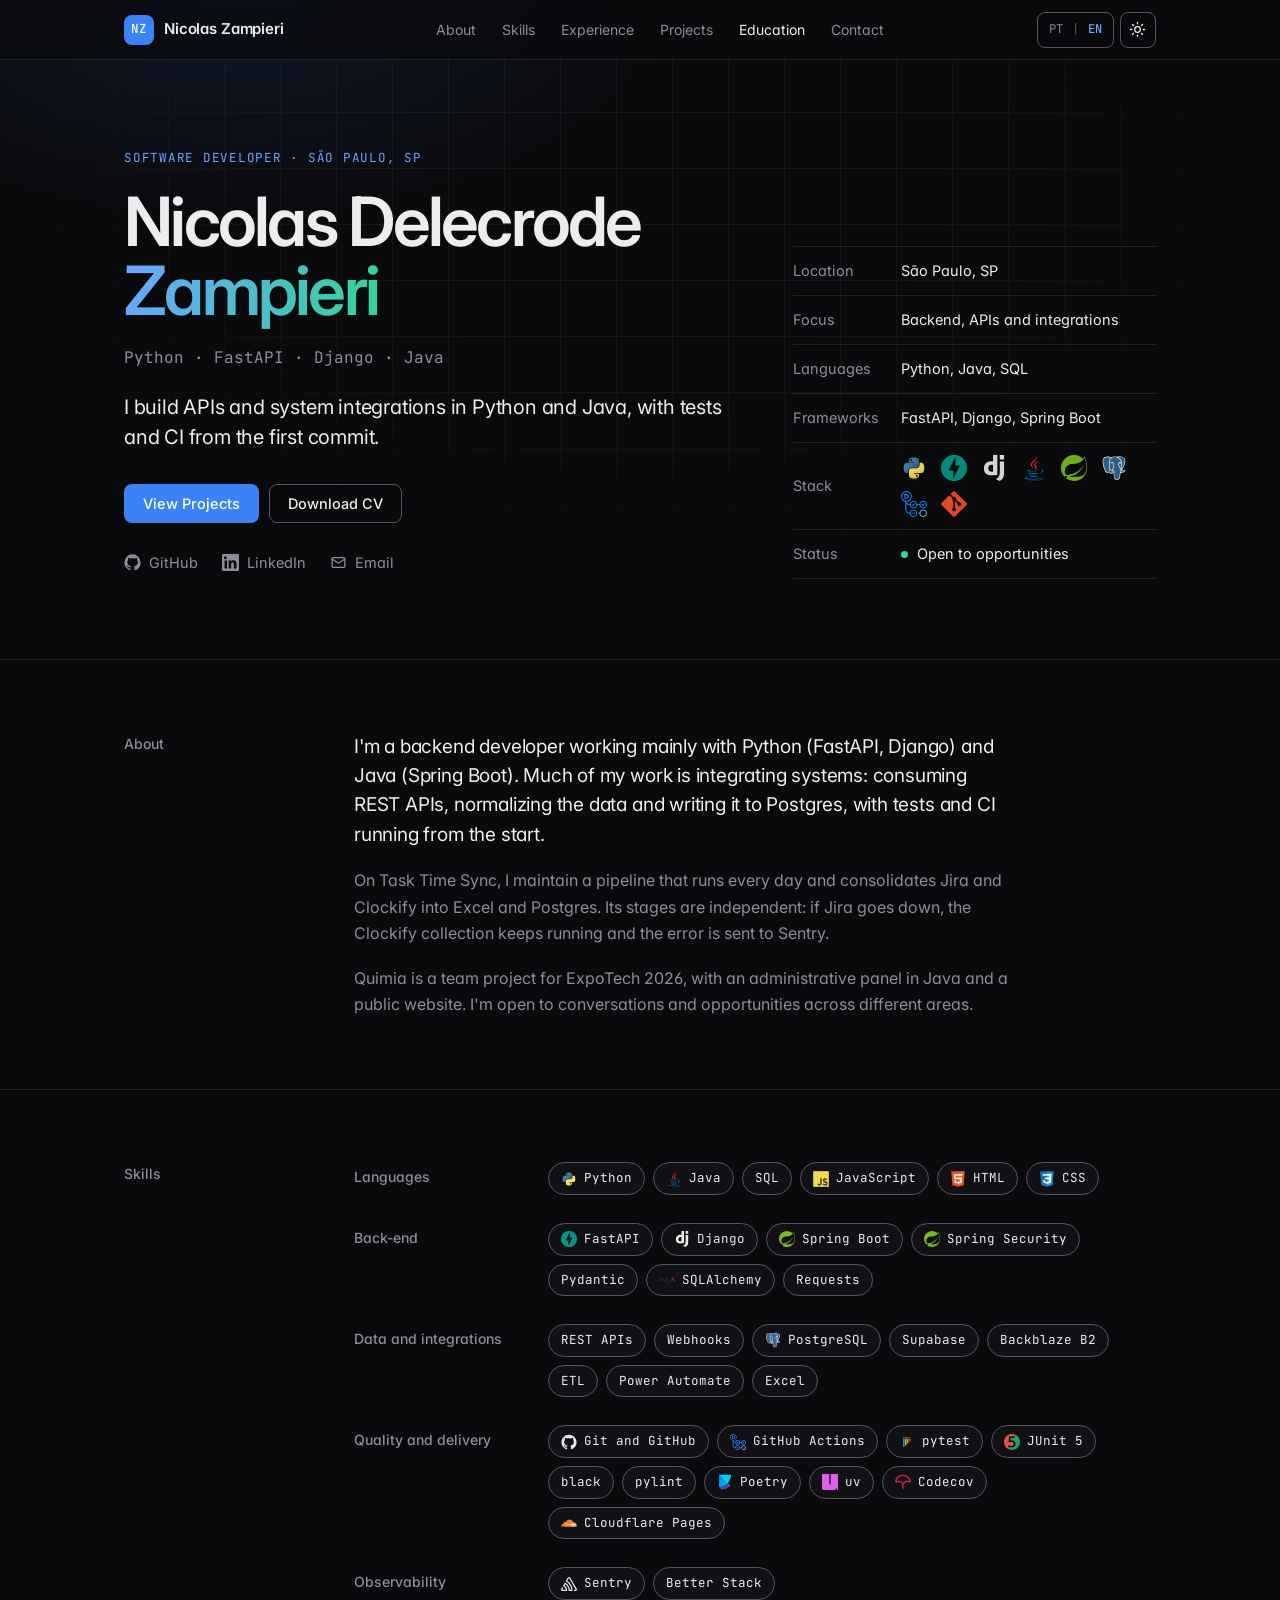
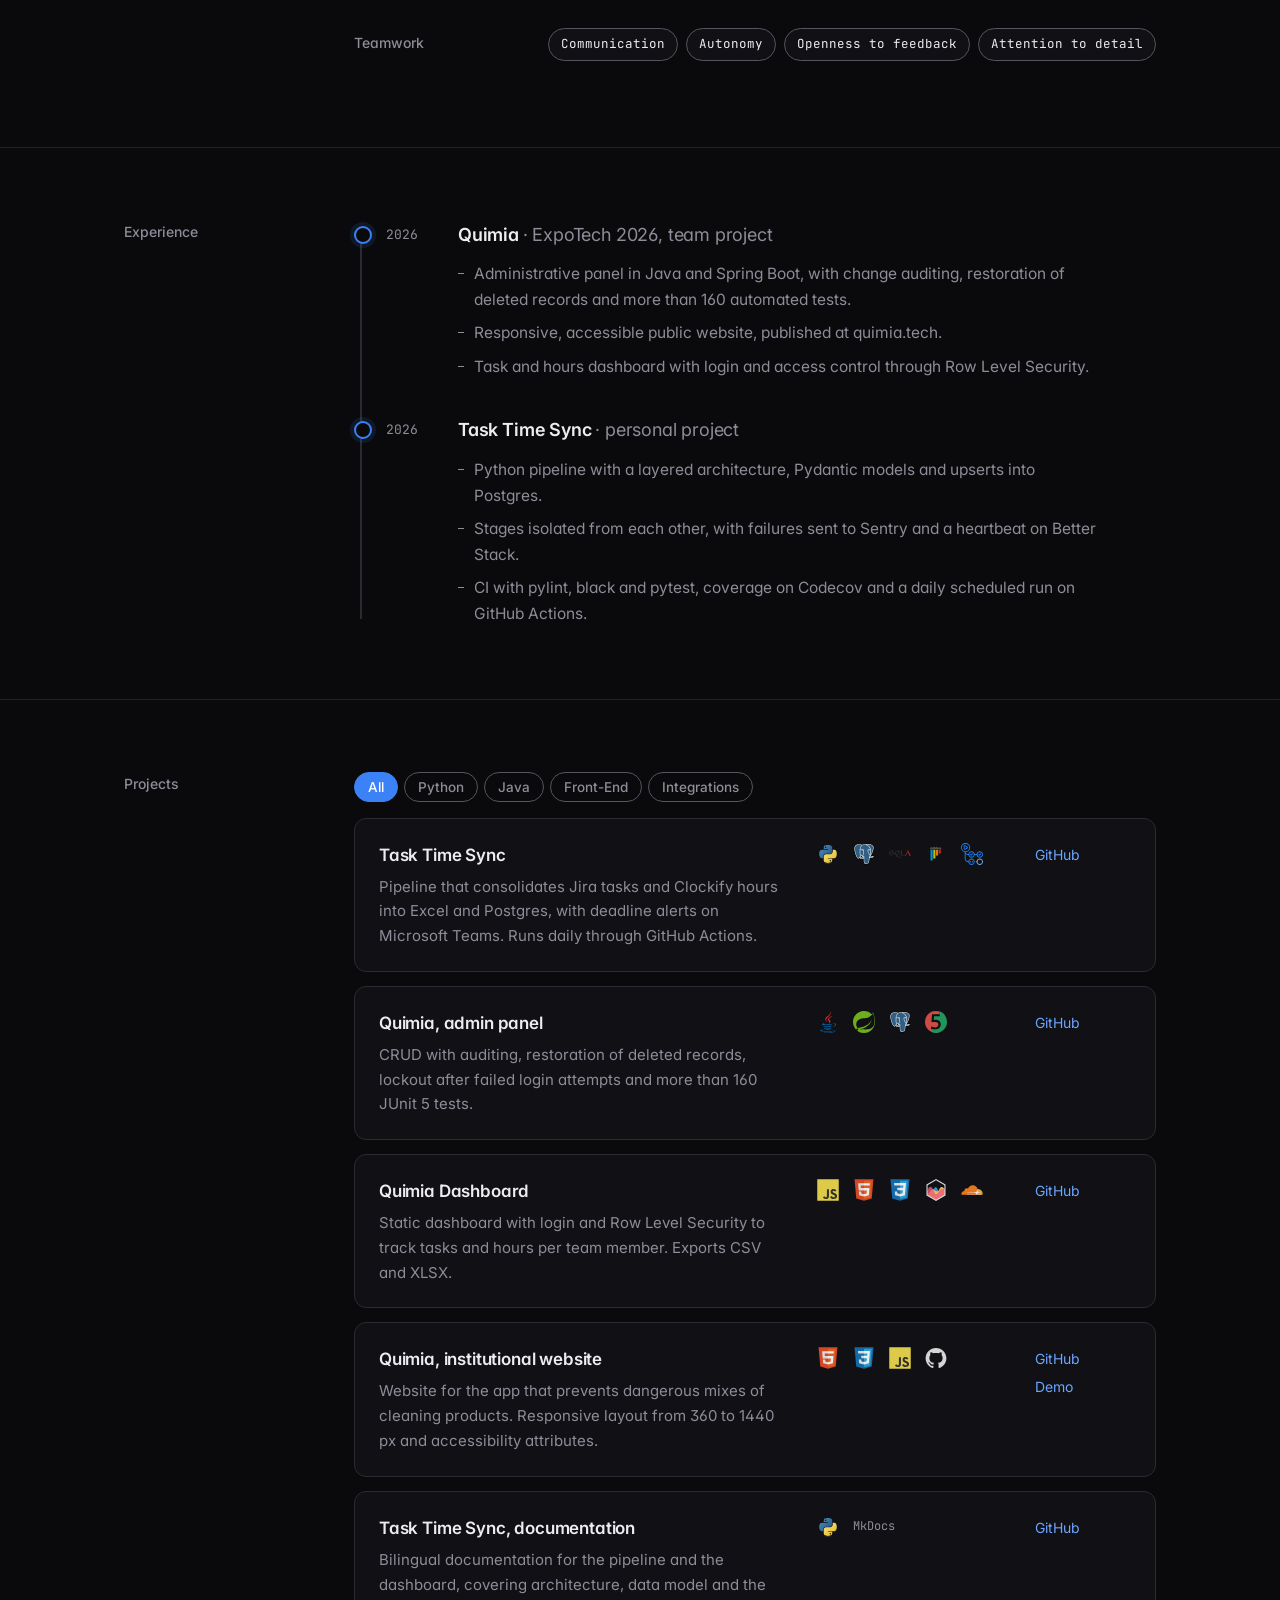
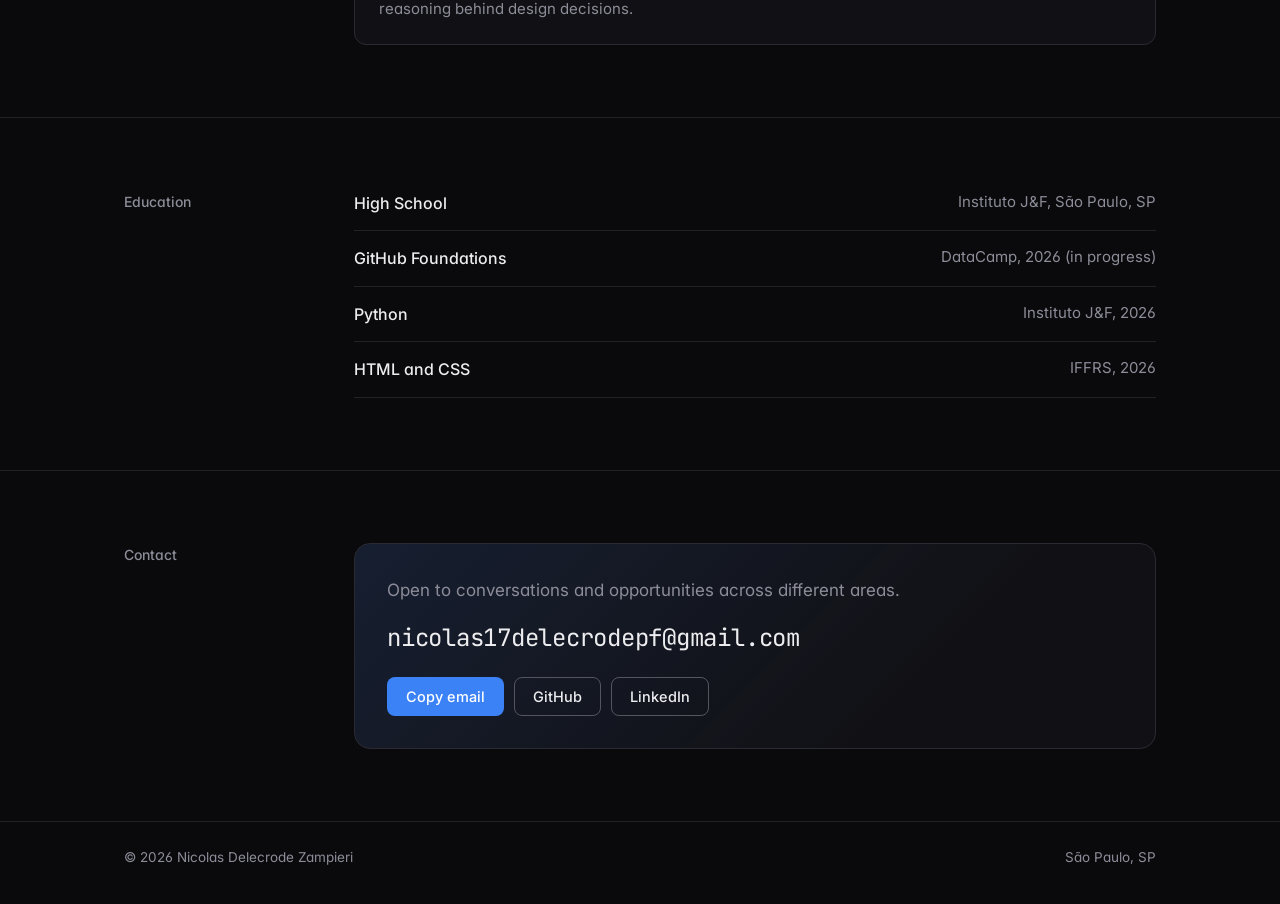
==== index.html @ 6cf9f9bb "Adiciona troca de idioma (PT/EN)" ====
<!DOCTYPE html>
<html lang="pt-BR" data-mode="dark">
<head>
  <meta charset="utf-8">
  <meta name="viewport" content="width=device-width, initial-scale=1">
  <title>Nicolas Zampieri</title>
  <meta name="description" content="Nicolas Delecrode Zampieri, desenvolvedor backend. Python, FastAPI, Django, Java e Spring Boot. APIs e integrações entre sistemas.">

  <script>
    try {
      var saved = localStorage.getItem("tema");
      if (saved === "light" || saved === "dark") document.documentElement.setAttribute("data-mode", saved);
    } catch (e) { }
  </script>

  <link rel="icon" href="favicon.svg" type="image/svg+xml">
  <link rel="apple-touch-icon" href="apple-touch-icon.png">

  <link rel="preconnect" href="https://fonts.googleapis.com">
  <link rel="preconnect" href="https://fonts.gstatic.com" crossorigin>
  <link href="https://fonts.googleapis.com/css2?family=Inter:wght@400;500;600&family=JetBrains+Mono:wght@400;500&display=swap" rel="stylesheet">
  <link rel="stylesheet" href="style.css">
</head>
<body>
  <a class="skip" href="#conteudo" data-i18n="skip">Pular para o conteúdo</a>

  <header class="nav" id="topo">
    <div class="container nav-inner">
      <a class="brand" href="#topo"><span class="brand-mark mono" aria-hidden="true">NZ</span><span class="brand-name">Nicolas Zampieri</span></a>

      <nav class="nav-links" id="menu" aria-label="Seções" data-i18n-attr="aria-label:nav.label">
        <a href="#sobre" data-i18n="nav.sobre">Sobre</a>
        <a href="#habilidades" data-i18n="nav.hab">Habilidades</a>
        <a href="#experiencia" data-i18n="nav.exp">Experiência</a>
        <a href="#projetos" data-i18n="nav.proj">Projetos</a>
        <a href="#formacao" data-i18n="nav.form">Formação</a>
        <a href="#contato" data-i18n="nav.cont">Contato</a>
      </nav>

      <div class="nav-actions">
        <div class="lang" role="group" aria-label="Idioma" data-i18n-attr="aria-label:lang.group">
          <button type="button" class="lang-btn is-active" data-lang="pt" lang="pt" aria-pressed="true" aria-label="Português">PT</button>
          <span class="lang-sep" aria-hidden="true">|</span>
          <button type="button" class="lang-btn" data-lang="en" lang="en" aria-pressed="false" aria-label="English">EN</button>
        </div>
        <button class="icon-btn" id="tema" type="button" aria-label="Alternar entre tema escuro e claro" data-i18n-attr="aria-label:aria.theme">
          <svg class="i-sun" viewBox="0 0 24 24" width="17" height="17" fill="none" stroke="currentColor" stroke-width="1.8" stroke-linecap="round" aria-hidden="true"><circle cx="12" cy="12" r="4"/><path d="M12 2v2M12 20v2M4.9 4.9l1.4 1.4M17.7 17.7l1.4 1.4M2 12h2M20 12h2M4.9 19.1l1.4-1.4M17.7 6.3l1.4-1.4"/></svg>
          <svg class="i-moon" viewBox="0 0 24 24" width="17" height="17" fill="none" stroke="currentColor" stroke-width="1.8" stroke-linecap="round" stroke-linejoin="round" aria-hidden="true"><path d="M21 12.8A9 9 0 1 1 11.2 3a7 7 0 0 0 9.8 9.8z"/></svg>
        </button>
        <button class="icon-btn burger" id="burger" type="button" aria-label="Abrir menu" aria-expanded="false" aria-controls="menu">
          <span></span><span></span><span></span>
        </button>
      </div>
    </div>
  </header>

  <main id="conteudo">

    <section class="hero" aria-labelledby="hero-titulo">
      <div class="container hero-grid">
        <div class="hero-text">
          <p class="eyebrow mono" data-i18n="hero.eyebrow">Desenvolvedor de software · São Paulo, SP</p>
          <h1 id="hero-titulo">Nicolas Delecrode <span class="grad">Zampieri</span></h1>
          <p class="role mono">Python · FastAPI · Django · Java</p>
          <p class="lead" data-i18n="hero.lead">Desenvolvo APIs e integrações entre sistemas em Python e Java, com testes e CI desde o primeiro commit.</p>

          <div class="hero-actions">
            <a class="btn primary" href="#projetos" data-i18n="hero.projects">Ver Projetos</a>
            <button class="btn ghost" id="baixar-cv" type="button" data-i18n="hero.cv">Baixar CV</button>
          </div>

          <ul class="socials" aria-label="Links" data-i18n-attr="aria-label:aria.links">
            <li><a href="https://github.com/ndelecrodev" rel="noopener">
              <svg viewBox="0 0 24 24" width="17" height="17" fill="currentColor" aria-hidden="true"><path d="M12 .5A11.5 11.5 0 0 0 .5 12c0 5.1 3.3 9.4 7.9 10.9.6.1.8-.3.8-.6v-2c-3.2.7-3.9-1.4-3.9-1.4-.5-1.3-1.3-1.7-1.3-1.7-1-.7.1-.7.1-.7 1.2.1 1.8 1.2 1.8 1.2 1 1.8 2.7 1.3 3.4 1 .1-.8.4-1.3.7-1.6-2.6-.3-5.3-1.3-5.3-5.7 0-1.3.5-2.3 1.2-3.1-.1-.3-.5-1.5.1-3.1 0 0 1-.3 3.2 1.2a11 11 0 0 1 5.8 0c2.2-1.5 3.2-1.2 3.2-1.2.6 1.6.2 2.8.1 3.1.8.8 1.2 1.8 1.2 3.1 0 4.4-2.7 5.4-5.3 5.7.4.4.8 1.1.8 2.2v3.2c0 .3.2.7.8.6A11.5 11.5 0 0 0 23.5 12 11.5 11.5 0 0 0 12 .5z"/></svg>
              GitHub</a></li>
            <li><a href="https://www.linkedin.com/in/seu-usuario" rel="noopener">
              <svg viewBox="0 0 24 24" width="17" height="17" fill="currentColor" aria-hidden="true"><path d="M20.4 20.5h-3.6v-5.6c0-1.3 0-3-1.8-3s-2.1 1.4-2.1 2.9v5.7H9.4V9h3.4v1.6c.5-.9 1.6-1.8 3.4-1.8 3.6 0 4.3 2.4 4.3 5.5zM5.3 7.4a2.1 2.1 0 1 1 0-4.1 2.1 2.1 0 0 1 0 4.1zM7.1 20.5H3.6V9h3.5zM22.2 0H1.8C.8 0 0 .8 0 1.7v20.6c0 .9.8 1.7 1.8 1.7h20.4c1 0 1.8-.8 1.8-1.7V1.7C24 .8 23.2 0 22.2 0z"/></svg>
              LinkedIn</a></li>
            <li><a href="#contato">
              <svg viewBox="0 0 24 24" width="17" height="17" fill="none" stroke="currentColor" stroke-width="1.8" stroke-linecap="round" stroke-linejoin="round" aria-hidden="true"><rect x="3" y="5" width="18" height="14" rx="2"/><path d="m3 7 9 6 9-6"/></svg>
              <span data-i18n="hero.email">E-mail</span></a></li>
          </ul>
        </div>

        <dl class="facts" aria-label="Resumo" data-i18n-attr="aria-label:aria.summary">
          <div><dt data-i18n="facts.local">Local</dt><dd>São Paulo, SP</dd></div>
          <div><dt data-i18n="facts.focus">Foco</dt><dd data-i18n="facts.focus_v">Backend, APIs e integrações</dd></div>
          <div><dt data-i18n="facts.langs">Linguagens</dt><dd>Python, Java, SQL</dd></div>
          <div><dt>Frameworks</dt><dd>FastAPI, Django, Spring Boot</dd></div>
          <div class="facts-stack">
            <dt data-i18n="facts.stack">Stack</dt>
            <dd>
              <ul class="icon-row" aria-label="Tecnologias" data-i18n-attr="aria-label:aria.tech">
                <li><img src="assets/icons/python.svg" alt="Python" title="Python" width="26" height="26"></li>
                <li><img src="assets/icons/fastapi.svg" alt="FastAPI" title="FastAPI" width="26" height="26"></li>
                <li><img class="inv" src="assets/icons/django.svg" alt="Django" title="Django" width="26" height="26"></li>
                <li><img src="assets/icons/java.svg" alt="Java" title="Java" width="26" height="26"></li>
                <li><img src="assets/icons/spring.svg" alt="Spring Boot" title="Spring Boot" width="26" height="26"></li>
                <li><img src="assets/icons/postgresql.svg" alt="PostgreSQL" title="PostgreSQL" width="26" height="26"></li>
                <li><img src="assets/icons/githubactions.svg" alt="GitHub Actions" title="GitHub Actions" width="26" height="26"></li>
                <li><img src="assets/icons/git.svg" alt="Git" title="Git" width="26" height="26"></li>
              </ul>
            </dd>
          </div>
          <div><dt data-i18n="facts.status">Status</dt><dd><span class="status-dot" aria-hidden="true"></span><span data-i18n="facts.status_v">Aberto a oportunidades</span></dd></div>
        </dl>
      </div>
    </section>

    <section class="section reveal" id="sobre" aria-labelledby="sobre-titulo">
      <div class="container section-grid">
        <h2 id="sobre-titulo" class="section-label" data-i18n="about.title">Sobre</h2>
        <div class="prose">
          <p class="prose-lead" data-i18n="about.p1">Sou desenvolvedor backend e trabalho principalmente com Python (FastAPI, Django) e Java (Spring Boot). Boa parte do que faço é integrar sistemas: consumir APIs REST, normalizar os dados e gravar em Postgres, com testes e CI rodando desde o início.</p>
          <p data-i18n="about.p2">No Task Time Sync, mantenho um pipeline que roda todos os dias e consolida Jira e Clockify em Excel e Postgres. As etapas são independentes: se o Jira sai do ar, a coleta do Clockify continua e o erro vai para o Sentry.</p>
          <p data-i18n="about.p3">O Quimia é um projeto em equipe da ExpoTech 2026, com painel administrativo em Java e site institucional. Estou aberto a conversas e oportunidades em diferentes áreas.</p>
        </div>
      </div>
    </section>

    <section class="section reveal" id="habilidades" aria-labelledby="hab-titulo">
      <div class="container section-grid">
        <h2 id="hab-titulo" class="section-label" data-i18n="skills.title">Habilidades</h2>
        <div class="skills">
          <div class="skill-row">
            <h3 data-i18n="skills.langs">Linguagens</h3>
            <ul class="skill-list">
              <li><img src="assets/icons/python.svg" alt="" width="18" height="18">Python</li>
              <li><img src="assets/icons/java.svg" alt="" width="18" height="18">Java</li>
              <li>SQL</li>
              <li><img src="assets/icons/javascript.svg" alt="" width="18" height="18">JavaScript</li>
              <li><img src="assets/icons/html5.svg" alt="" width="18" height="18">HTML</li>
              <li><img src="assets/icons/css3.svg" alt="" width="18" height="18">CSS</li>
            </ul>
          </div>
          <div class="skill-row">
            <h3>Back-end</h3>
            <ul class="skill-list">
              <li><img src="assets/icons/fastapi.svg" alt="" width="18" height="18">FastAPI</li>
              <li><img class="inv" src="assets/icons/django.svg" alt="" width="18" height="18">Django</li>
              <li><img src="assets/icons/spring.svg" alt="" width="18" height="18">Spring Boot</li>
              <li><img src="assets/icons/spring.svg" alt="" width="18" height="18">Spring Security</li>
              <li>Pydantic</li>
              <li><img src="assets/icons/sqlalchemy.svg" alt="" width="18" height="18">SQLAlchemy</li>
              <li>Requests</li>
            </ul>
          </div>
          <div class="skill-row">
            <h3 data-i18n="skills.data">Dados e integrações</h3>
            <ul class="skill-list">
              <li data-i18n="skills.rest">APIs REST</li>
              <li>Webhooks</li>
              <li><img src="assets/icons/postgresql.svg" alt="" width="18" height="18">PostgreSQL</li>
              <li>Supabase</li>
              <li>Backblaze B2</li>
              <li>ETL</li>
              <li>Power Automate</li>
              <li>Excel</li>
            </ul>
          </div>
          <div class="skill-row">
            <h3 data-i18n="skills.quality">Qualidade e entrega</h3>
            <ul class="skill-list">
              <li><img class="inv" src="assets/icons/github.svg" alt="" width="18" height="18"><span data-i18n="skills.git">Git e GitHub</span></li>
              <li><img src="assets/icons/githubactions.svg" alt="" width="18" height="18">GitHub Actions</li>
              <li><img src="assets/icons/pytest.svg" alt="" width="18" height="18">pytest</li>
              <li><img src="assets/icons/junit.svg" alt="" width="18" height="18">JUnit 5</li>
              <li>black</li>
              <li>pylint</li>
              <li><img src="assets/icons/poetry.svg" alt="" width="18" height="18">Poetry</li>
              <li><img src="assets/icons/uv.svg" alt="" width="18" height="18">uv</li>
              <li><img src="assets/icons/codecov.svg" alt="" width="18" height="18">Codecov</li>
              <li><img src="assets/icons/cloudflare.svg" alt="" width="18" height="18">Cloudflare Pages</li>
            </ul>
          </div>
          <div class="skill-row">
            <h3 data-i18n="skills.obs">Observabilidade</h3>
            <ul class="skill-list">
              <li><img class="inv" src="assets/icons/sentry.svg" alt="" width="18" height="18">Sentry</li>
              <li>Better Stack</li>
            </ul>
          </div>
          <div class="skill-row">
            <h3 data-i18n="skills.team">Trabalho em equipe</h3>
            <ul class="skill-list">
              <li data-i18n="skills.comm">Comunicação</li>
              <li data-i18n="skills.auto">Autonomia</li>
              <li data-i18n="skills.feedback">Abertura a feedback</li>
              <li data-i18n="skills.detail">Atenção a detalhes</li>
            </ul>
          </div>
        </div>
      </div>
    </section>

    <section class="section reveal" id="experiencia" aria-labelledby="exp-titulo">
      <div class="container section-grid">
        <h2 id="exp-titulo" class="section-label" data-i18n="exp.title">Experiência</h2>
        <ol class="entries">
          <li class="entry">
            <p class="entry-when">2026</p>
            <div class="entry-body">
              <h3>Quimia <span class="entry-org" data-i18n="exp.org1">· ExpoTech 2026, projeto em equipe</span></h3>
              <ul>
                <li data-i18n="exp.q1">Painel administrativo em Java e Spring Boot, com auditoria de alterações, restauração de exclusões e mais de 160 testes automatizados.</li>
                <li data-i18n="exp.q2">Site institucional responsivo e acessível, publicado em quimia.tech.</li>
                <li data-i18n="exp.q3">Dashboard de tarefas e horas com login e controle de acesso por Row Level Security.</li>
              </ul>
            </div>
          </li>
          <li class="entry">
            <p class="entry-when">2026</p>
            <div class="entry-body">
              <h3>Task Time Sync <span class="entry-org" data-i18n="exp.org2">· projeto próprio</span></h3>
              <ul>
                <li data-i18n="exp.t1">Pipeline em Python com arquitetura em camadas, modelos Pydantic e upserts no Postgres.</li>
                <li data-i18n="exp.t2">Etapas isoladas entre si, com falhas enviadas ao Sentry e heartbeat no Better Stack.</li>
                <li data-i18n="exp.t3">CI com pylint, black e pytest, cobertura no Codecov e execução diária agendada no GitHub Actions.</li>
              </ul>
            </div>
          </li>
        </ol>
      </div>
    </section>

    <section class="section reveal" id="projetos" aria-labelledby="proj-titulo">
      <div class="container section-grid">
        <h2 id="proj-titulo" class="section-label" data-i18n="proj.title">Projetos</h2>
        <div>
          <div class="filters" role="group" aria-label="Filtrar projetos" data-i18n-attr="aria-label:aria.filter">
            <button type="button" class="chip is-active" data-filter="todos" aria-pressed="true" data-i18n="filter.all">Todos</button>
            <button type="button" class="chip" data-filter="python" aria-pressed="false">Python</button>
            <button type="button" class="chip" data-filter="java" aria-pressed="false">Java</button>
            <button type="button" class="chip" data-filter="frontend" aria-pressed="false">Front-End</button>
            <button type="button" class="chip" data-filter="integracoes" aria-pressed="false" data-i18n="filter.integ">Integrações</button>
          </div>

          <div class="projects" id="lista-projetos">
            <article class="proj" data-cat="python integracoes">
              <div class="proj-main">
                <h3><a href="https://github.com/ndelecrodev/task-time-sync" rel="noopener">Task Time Sync</a></h3>
                <p data-i18n="p1.desc">Pipeline que consolida tarefas do Jira e horas do Clockify em Excel e Postgres, com alertas de prazo no Microsoft Teams. Execução diária por GitHub Actions.</p>
              </div>
              <ul class="icon-row" aria-label="Tecnologias" data-i18n-attr="aria-label:aria.tech">
                <li><img src="assets/icons/python.svg" alt="Python" title="Python" width="22" height="22"></li>
                <li><img src="assets/icons/postgresql.svg" alt="PostgreSQL" title="PostgreSQL" width="22" height="22"></li>
                <li><img src="assets/icons/sqlalchemy.svg" alt="SQLAlchemy" title="SQLAlchemy" width="22" height="22"></li>
                <li><img src="assets/icons/pytest.svg" alt="pytest" title="pytest" width="22" height="22"></li>
                <li><img src="assets/icons/githubactions.svg" alt="GitHub Actions" title="GitHub Actions" width="22" height="22"></li>
              </ul>
              <div class="proj-links"><a href="https://github.com/ndelecrodev/task-time-sync" rel="noopener">GitHub</a></div>
            </article>

            <article class="proj" data-cat="java">
              <div class="proj-main">
                <h3><a href="https://github.com/Quimia-br/quimia-web-crud" rel="noopener" data-i18n="p2.title">Quimia, painel administrativo</a></h3>
                <p data-i18n="p2.desc">CRUD com auditoria, restauração de exclusões, bloqueio após tentativas de login erradas e mais de 160 testes com JUnit 5.</p>
              </div>
              <ul class="icon-row" aria-label="Tecnologias" data-i18n-attr="aria-label:aria.tech">
                <li><img src="assets/icons/java.svg" alt="Java" title="Java" width="22" height="22"></li>
                <li><img src="assets/icons/spring.svg" alt="Spring Boot" title="Spring Boot" width="22" height="22"></li>
                <li><img src="assets/icons/postgresql.svg" alt="PostgreSQL" title="PostgreSQL" width="22" height="22"></li>
                <li><img src="assets/icons/junit.svg" alt="JUnit" title="JUnit" width="22" height="22"></li>
              </ul>
              <div class="proj-links"><a href="https://github.com/Quimia-br/quimia-web-crud" rel="noopener">GitHub</a></div>
            </article>

            <article class="proj" data-cat="frontend integracoes">
              <div class="proj-main">
                <h3><a href="https://github.com/ndelecrodev/quimia-dashboard" rel="noopener">Quimia Dashboard</a></h3>
                <p data-i18n="p3.desc">Dashboard estático com login e Row Level Security para acompanhar tarefas e horas por colaborador. Exporta CSV e XLSX.</p>
              </div>
              <ul class="icon-row" aria-label="Tecnologias" data-i18n-attr="aria-label:aria.tech">
                <li><img src="assets/icons/javascript.svg" alt="JavaScript" title="JavaScript" width="22" height="22"></li>
                <li><img src="assets/icons/html5.svg" alt="HTML" title="HTML" width="22" height="22"></li>
                <li><img src="assets/icons/css3.svg" alt="CSS" title="CSS" width="22" height="22"></li>
                <li><img src="assets/icons/chartjs.svg" alt="Chart.js" title="Chart.js" width="22" height="22"></li>
                <li><img src="assets/icons/cloudflare.svg" alt="Cloudflare Pages" title="Cloudflare Pages" width="22" height="22"></li>
              </ul>
              <div class="proj-links"><a href="https://github.com/ndelecrodev/quimia-dashboard" rel="noopener">GitHub</a></div>
            </article>

            <article class="proj" data-cat="frontend">
              <div class="proj-main">
                <h3><a href="https://quimia.tech" rel="noopener" data-i18n="p4.title">Quimia, site institucional</a></h3>
                <p data-i18n="p4.desc">Site do app que evita misturas perigosas de produtos de limpeza. Layout responsivo de 360 a 1440 px e atributos de acessibilidade.</p>
              </div>
              <ul class="icon-row" aria-label="Tecnologias" data-i18n-attr="aria-label:aria.tech">
                <li><img src="assets/icons/html5.svg" alt="HTML" title="HTML" width="22" height="22"></li>
                <li><img src="assets/icons/css3.svg" alt="CSS" title="CSS" width="22" height="22"></li>
                <li><img src="assets/icons/javascript.svg" alt="JavaScript" title="JavaScript" width="22" height="22"></li>
                <li><img class="inv" src="assets/icons/github.svg" alt="GitHub Pages" title="GitHub Pages" width="22" height="22"></li>
              </ul>
              <div class="proj-links">
                <a href="https://github.com/Quimia-br/quimia-landingpage" rel="noopener">GitHub</a>
                <a href="https://quimia.tech" rel="noopener">Demo</a>
              </div>
            </article>

            <article class="proj" data-cat="python">
              <div class="proj-main">
                <h3><a href="https://github.com/ndelecrodev/task-time-sync-docs" rel="noopener" data-i18n="p5.title">Task Time Sync, documentação</a></h3>
                <p data-i18n="p5.desc">Documentação bilíngue do pipeline e do dashboard, com arquitetura, modelo de dados e o motivo das decisões de design.</p>
              </div>
              <ul class="icon-row" aria-label="Tecnologias" data-i18n-attr="aria-label:aria.tech">
                <li><img src="assets/icons/python.svg" alt="Python" title="Python" width="22" height="22"></li>
                <li class="txt">MkDocs</li>
              </ul>
              <div class="proj-links"><a href="https://github.com/ndelecrodev/task-time-sync-docs" rel="noopener">GitHub</a></div>
            </article>
          </div>
        </div>
      </div>
    </section>

    <section class="section reveal" id="formacao" aria-labelledby="form-titulo">
      <div class="container section-grid">
        <h2 id="form-titulo" class="section-label" data-i18n="edu.title">Formação</h2>
        <ul class="rows">
          <li><span class="rows-main" data-i18n="edu.hs">Ensino Médio</span><span class="rows-sub">Instituto J&amp;F, São Paulo, SP</span></li>
          <li><span class="rows-main">GitHub Foundations</span><span class="rows-sub" data-i18n="edu.gh">DataCamp, 2026 (em andamento)</span></li>
          <li><span class="rows-main">Python</span><span class="rows-sub">Instituto J&amp;F, 2026</span></li>
          <li><span class="rows-main" data-i18n="edu.html">HTML e CSS</span><span class="rows-sub">IFFRS, 2026</span></li>
        </ul>
      </div>
    </section>

    <section class="section reveal" id="contato" aria-labelledby="cont-titulo">
      <div class="container section-grid">
        <h2 id="cont-titulo" class="section-label" data-i18n="contact.title">Contato</h2>
        <div class="contact">
          <p class="contact-text" data-i18n="contact.text">Aberto a conversas e oportunidades em diferentes áreas.</p>
          <p class="email mono">nicolas17delecrodepf@gmail.com</p>
          <div class="contact-actions">
            <button class="btn primary" id="copiar-email" type="button" data-email="nicolas17delecrodepf@gmail.com" data-i18n="contact.copy">Copiar E-mail</button>
            <a class="btn ghost" href="https://github.com/ndelecrodev" rel="noopener">GitHub</a>
            <a class="btn ghost" href="https://www.linkedin.com/in/seu-usuario" rel="noopener">LinkedIn</a>
          </div>
        </div>
      </div>
    </section>
  </main>

  <footer class="footer">
    <div class="container footer-inner">
      <span>© <span id="ano">2026</span> Nicolas Delecrode Zampieri</span>
      <span>São Paulo, SP</span>
    </div>
  </footer>

  <div class="toast" id="toast" role="status" aria-live="polite"></div>

  <script src="i18n.js"></script>
  <script src="script.js"></script>
</body>
</html>
---- style.css ----
:root {
  --bg: #0a0a0c;
  --surface: #111115;
  --border: #212128;
  --border-strong: #55555f;
  --border-card: #2a2a33;
  --card-shadow: none;
  --text: #ededf0;
  --muted: #8d8d99;
  --accent: #6aa5ff;
  --accent-solid: #3b82f6;
  --glass: rgba(10, 10, 12, 0.72);
  --ok: #34d399;
  --accent-soft: rgba(59, 130, 246, 0.12);
  --accent-2: #34d399;
  --shadow: 0 20px 50px rgba(0, 0, 0, 0.45);

  --font-body: "Inter", system-ui, -apple-system, "Segoe UI", sans-serif;
  --font-mono: "JetBrains Mono", ui-monospace, "SFMono-Regular", Menlo, Consolas, monospace;

  --nav-h: 60px;
  --col-label: 190px;
  color-scheme: dark;
}
html[data-mode="light"] {
  --bg: #fcfcfd;
  --surface: #f0f2f7;
  --border: #d9dce4;
  --border-strong: #8a92a5;
  --border-card: #c5cad6;
  --card-shadow: 0 1px 2px rgba(15, 17, 23, 0.06), 0 4px 14px rgba(15, 17, 23, 0.05);
  --text: #0c0e13;
  --muted: #475066;
  --accent: #1d4ed8;
  --accent-solid: #2563eb;
  --glass: rgba(252, 252, 253, 0.78);
  --ok: #047857;
  --accent-soft: rgba(37, 99, 235, 0.09);
  --accent-2: #047857;
  --shadow: 0 20px 50px rgba(15, 17, 23, 0.1);
  color-scheme: light;
}

* { box-sizing: border-box; }
html { scroll-behavior: smooth; scroll-padding-top: calc(var(--nav-h) + 24px); -webkit-text-size-adjust: 100%; text-size-adjust: 100%; }
body {
  margin: 0; background: var(--bg); color: var(--text);
  font-family: var(--font-body); font-size: 16px; line-height: 1.65;
  -webkit-font-smoothing: antialiased; font-feature-settings: "cv11", "ss01";
  transition: background 0.2s ease, color 0.2s ease;
}
h1, h2, h3, p, ul, ol, dl, dd { margin: 0; }
ul, ol { padding: 0; list-style: none; }
a { color: inherit; }
img { display: block; max-width: 100%; }
.mono { font-family: var(--font-mono); }
.container { width: 100%; max-width: 1080px; margin: 0 auto; padding: 0 max(24px, env(safe-area-inset-left)) 0 max(24px, env(safe-area-inset-right)); }
h1, h2, h3 { text-wrap: balance; }
:focus-visible { outline: 2px solid var(--accent); outline-offset: 3px; border-radius: 4px; }

.skip { position: absolute; left: 12px; top: -48px; z-index: 100; background: var(--text); color: var(--bg); padding: 8px 14px; border-radius: 6px; text-decoration: none; }
.skip:focus { top: 12px; }

html:not([data-mode="light"]) img.inv { filter: brightness(0) invert(0.9); }

.nav {
  position: fixed; inset: 0 0 auto 0; z-index: 50; height: var(--nav-h);
  background: var(--glass);
  -webkit-backdrop-filter: blur(14px) saturate(150%); backdrop-filter: blur(14px) saturate(150%);
  border-bottom: 1px solid var(--border);
}
.nav-inner { height: 100%; display: flex; align-items: center; justify-content: space-between; gap: 16px; }
.brand { display: inline-flex; align-items: center; gap: 10px; text-decoration: none; font-weight: 600; font-size: 15px; letter-spacing: -0.01em; }
.brand-mark { display: grid; place-items: center; width: 30px; height: 30px; border-radius: 8px; background: var(--accent-solid); color: #fff; font-size: 12.5px; font-weight: 500; }
.nav-links { display: flex; gap: 2px; }
.nav-links a { text-decoration: none; color: var(--muted); font-size: 14px; padding: 8px 12px; border-radius: 6px; transition: color 0.15s; }
.nav-links a:hover, .nav-links a.is-current { color: var(--text); }
.nav-actions { display: flex; align-items: center; gap: 6px; }
.icon-btn { display: grid; place-items: center; width: 36px; height: 36px; border-radius: 8px; border: 1px solid var(--border-strong); background: transparent; color: var(--text); cursor: pointer; transition: border-color 0.15s; }
.icon-btn:hover { border-color: var(--muted); }
.lang { display: flex; align-items: center; gap: 2px; height: 36px; padding: 0 4px; border-radius: 8px; border: 1px solid var(--border-strong); font-family: "JetBrains Mono", ui-monospace, monospace; font-size: 12px; }
.lang-btn { border: 0; background: transparent; color: var(--muted); font: inherit; padding: 6px 7px; border-radius: 5px; cursor: pointer; transition: color 0.15s; }
.lang-btn:hover { color: var(--text); }
.lang-btn.is-active { color: var(--accent); font-weight: 500; }
.lang-sep { color: var(--border-strong); }
.i-moon { display: none; }
html[data-mode="light"] .i-sun { display: none; }
html[data-mode="light"] .i-moon { display: block; }
.burger { display: none; flex-direction: column; align-items: center; justify-content: center; gap: 4px; }
.burger span { display: block; width: 15px; height: 1.5px; background: currentColor; transition: transform 0.2s, opacity 0.2s; }
.burger[aria-expanded="true"] span:nth-child(1) { transform: translateY(5.5px) rotate(45deg); }
.burger[aria-expanded="true"] span:nth-child(2) { opacity: 0; }
.burger[aria-expanded="true"] span:nth-child(3) { transform: translateY(-5.5px) rotate(-45deg); }

.btn {
  display: inline-flex; align-items: center; justify-content: center;
  padding: 10px 18px; border-radius: 8px; font: 500 14.5px var(--font-body);
  text-decoration: none; cursor: pointer; border: 1px solid transparent;
  transition: background 0.15s, border-color 0.15s, opacity 0.15s;
}
.btn.primary { background: var(--accent-solid); color: #fff; }
.btn.primary:hover { filter: brightness(1.12); }
.btn.ghost { background: transparent; color: var(--text); border-color: var(--border-strong); }
.btn.ghost:hover { border-color: var(--muted); }

.hero { position: relative; overflow: hidden; padding: calc(var(--nav-h) + 88px) 0 80px; }
.hero::before {
  content: ""; position: absolute; inset: 0; z-index: 0;
  background-image: linear-gradient(var(--border) 1px, transparent 1px), linear-gradient(90deg, var(--border) 1px, transparent 1px);
  background-size: 56px 56px; opacity: 0.5;
  -webkit-mask-image: radial-gradient(ellipse 70% 75% at 50% 30%, #000 30%, transparent 78%);
  mask-image: radial-gradient(ellipse 70% 75% at 50% 30%, #000 30%, transparent 78%);
}
.hero::after { content: ""; position: absolute; inset: 0; z-index: 0; background: radial-gradient(640px 320px at 18% 0%, var(--accent-soft), transparent 70%); pointer-events: none; }
.eyebrow { font-size: 12.5px; letter-spacing: 0.06em; text-transform: uppercase; color: var(--accent); margin-bottom: 18px; }
.hero-grid { position: relative; z-index: 1; display: grid; grid-template-columns: 1.25fr 0.75fr; gap: 64px; align-items: end; }
.hero h1 { font-size: clamp(40px, 6.4vw, 68px); font-weight: 600; letter-spacing: -0.04em; line-height: 1.02; }
.grad { background: linear-gradient(100deg, var(--accent), var(--accent-2)); -webkit-background-clip: text; background-clip: text; color: transparent; }
.role { margin-top: 20px; font-size: 16px; color: var(--muted); }
.lead { margin-top: 20px; max-width: 46ch; font-size: 20px; line-height: 1.5; letter-spacing: -0.01em; }
.hero-actions { display: flex; flex-wrap: wrap; gap: 10px; margin-top: 32px; }
.socials { display: flex; flex-wrap: wrap; gap: 8px 24px; margin-top: 28px; }
.socials a { display: inline-flex; align-items: center; gap: 8px; color: var(--muted); text-decoration: none; font-size: 14.5px; transition: color 0.15s; }
.socials a:hover { color: var(--text); }

.facts { border-top: 1px solid var(--border); }
.facts > div { display: grid; grid-template-columns: 96px 1fr; gap: 12px; align-items: center; padding: 12px 0; border-bottom: 1px solid var(--border); font-size: 14.5px; }
.facts dt { color: var(--muted); }
.status-dot { display: inline-block; width: 7px; height: 7px; border-radius: 50%; background: var(--ok); margin-right: 9px; vertical-align: 1px; }

.icon-row { display: flex; flex-wrap: wrap; align-items: center; gap: 10px 14px; }
.icon-row li { display: grid; place-items: center; }
.icon-row img { opacity: 0.92; transition: opacity 0.15s, transform 0.15s; }
.icon-row img:hover { opacity: 1; transform: translateY(-2px); }
.icon-row .txt { font-family: var(--font-mono); font-size: 12px; color: var(--muted); }

.section { padding: 72px 0; border-top: 1px solid var(--border); }
.section-grid { display: grid; grid-template-columns: var(--col-label) 1fr; gap: 24px 40px; align-items: start; }
.section-label { font-size: 14px; font-weight: 500; color: var(--muted); letter-spacing: 0; position: sticky; top: calc(var(--nav-h) + 24px); }

.reveal { opacity: 0.25; transform: translateY(12px); transition: opacity 0.6s ease, transform 0.6s ease; }
.reveal.in { opacity: 1; transform: none; }

.prose { display: grid; gap: 18px; max-width: 66ch; color: var(--muted); }
.prose-lead { color: var(--text); font-size: 19px; line-height: 1.55; letter-spacing: -0.01em; }

.skills { display: grid; }
.skill-row { display: grid; grid-template-columns: 170px 1fr; gap: 12px 24px; padding: 14px 0; }
.skill-row:first-child { padding-top: 0; }
.skill-row h3 { font-size: 14px; font-weight: 500; color: var(--muted); padding-top: 3px; }
.skill-list { display: flex; flex-wrap: wrap; gap: 8px; }
.skill-list li { display: inline-flex; align-items: center; gap: 7px; font-family: var(--font-mono); font-size: 12.5px; padding: 5px 12px; border-radius: 999px; border: 1px solid var(--border-strong); background: var(--surface); transition: border-color 0.15s, background 0.15s, color 0.15s; }
.skill-list li:hover { border-color: var(--accent-solid); background: var(--accent-soft); color: var(--accent); }
.skill-list img { flex: none; width: 16px; height: 16px; }

.entries { position: relative; display: grid; gap: 36px; padding-left: 32px; }
.entries::before { content: ""; position: absolute; left: 6px; top: 8px; bottom: 8px; width: 2px; background: var(--border-card); }
.entry { position: relative; display: grid; grid-template-columns: 56px 1fr; gap: 16px; }
.entry::before { content: ""; position: absolute; left: -32px; top: 6px; width: 14px; height: 14px; border-radius: 50%; background: var(--bg); border: 2px solid var(--accent-solid); box-shadow: 0 0 0 4px var(--accent-soft); }
.entry-when { font-family: var(--font-mono); font-size: 13px; color: var(--muted); padding-top: 4px; }
.entry-body h3 { font-size: 18px; font-weight: 600; letter-spacing: -0.01em; }
.entry-org { font-weight: 400; color: var(--muted); }
.entry-body ul { display: grid; gap: 8px; margin-top: 12px; max-width: 64ch; }
.entry-body li { position: relative; padding-left: 16px; color: var(--muted); font-size: 15.5px; }
.entry-body li::before { content: ""; position: absolute; left: 0; top: 0.78em; width: 6px; height: 1px; background: var(--muted); }

.filters { display: flex; flex-wrap: wrap; gap: 6px; margin-bottom: 8px; }
.chip { font: 500 13.5px var(--font-body); padding: 6px 13px; border-radius: 999px; cursor: pointer; border: 1px solid var(--border-strong); background: transparent; color: var(--muted); transition: color 0.15s, border-color 0.15s, background 0.15s; }
.chip:hover { color: var(--text); border-color: var(--muted); }
.chip.is-active { background: var(--accent-solid); border-color: var(--accent-solid); color: #fff; }

.projects { display: grid; gap: 14px; margin-top: 16px; }
.proj { display: grid; grid-template-columns: 1fr 190px 96px; gap: 12px 28px; align-items: start; padding: 22px 24px; background: var(--surface); border: 1px solid var(--border-card); border-radius: 12px; box-shadow: var(--card-shadow); transition: opacity 0.22s ease, transform 0.22s ease, border-color 0.2s; }
.proj:hover { border-color: var(--accent-solid); }
.proj[hidden] { display: none; }
.proj.is-out { opacity: 0; transform: translateY(6px); }
.proj h3 { font-size: 17px; font-weight: 600; letter-spacing: -0.01em; }
.proj h3 a { text-decoration: none; }
.proj h3 a:hover { color: var(--accent); }
.proj-main p { margin-top: 6px; color: var(--muted); font-size: 15px; max-width: 56ch; }
.proj .icon-row { padding-top: 2px; }
.proj-links { display: flex; flex-direction: column; gap: 4px; align-items: flex-start; font-size: 14px; padding-top: 2px; }
.proj-links a { color: var(--accent); text-decoration: none; }
.proj-links a:hover { text-decoration: underline; text-underline-offset: 3px; }

.rows { display: grid; }
.rows li { display: flex; justify-content: space-between; gap: 16px; padding: 14px 0; border-bottom: 1px solid var(--border); }
.rows li:first-child { padding-top: 0; }
.rows-main { font-weight: 500; }
.rows-sub { color: var(--muted); font-size: 15px; text-align: right; }

.contact { display: grid; gap: 14px; justify-items: start; padding: 32px; border: 1px solid var(--border-card); border-radius: 16px; box-shadow: var(--card-shadow); background: linear-gradient(135deg, var(--accent-soft), transparent 70%), var(--surface); }
.contact-text { color: var(--muted); font-size: 17px; }
.email { font-size: clamp(16px, 3vw, 24px); letter-spacing: -0.01em; overflow-wrap: anywhere; max-width: 100%; }
.contact-actions { display: flex; flex-wrap: wrap; gap: 10px; margin-top: 6px; }

.footer { border-top: 1px solid var(--border); padding: 24px 0 36px; color: var(--muted); font-size: 13.5px; }
.footer-inner { display: flex; flex-wrap: wrap; justify-content: space-between; gap: 6px 24px; }
.toast { position: fixed; left: 50%; bottom: 28px; z-index: 80; transform: translate(-50%, 20px); opacity: 0; pointer-events: none; background: var(--text); color: var(--bg); padding: 10px 18px; border-radius: 8px; font-size: 14px; font-weight: 500; transition: opacity 0.2s, transform 0.2s; }
.toast.show { opacity: 1; transform: translate(-50%, 0); }

@media (min-width: 1500px) {
  .container { max-width: 1160px; }
}
@media (max-width: 1080px) {
  .hero-grid { gap: 40px; }
  .section-grid { --col-label: 150px; gap: 24px 28px; }
  .proj { grid-template-columns: 1fr 170px 84px; gap: 12px 20px; }
}
@media (min-width: 761px) and (max-width: 900px) {
  .nav-links { gap: 0; }
  .nav-links a { padding: 8px 7px; font-size: 13.5px; }
  .brand-name { font-size: 14px; }
}
@media (max-width: 960px) {
  .hero-grid { grid-template-columns: 1fr; gap: 48px; }
  .facts { max-width: 560px; }
  .section-grid { grid-template-columns: 1fr; gap: 20px; }
  .section-label { position: static; }
  .proj { grid-template-columns: 1fr auto; }
  .proj .icon-row { grid-column: 1 / -1; grid-row: 2; }
  .proj-links { flex-direction: row; gap: 4px 16px; }
}
@media (max-width: 760px) {
  .burger { display: flex; }
  .nav-links {
    position: absolute; top: var(--nav-h); left: 0; right: 0; flex-direction: column; gap: 0; padding: 4px 24px 12px;
    background: var(--bg); border-bottom: 1px solid var(--border);
    opacity: 0; transform: translateY(-6px); visibility: hidden; transition: opacity 0.18s, transform 0.18s, visibility 0.18s;
    max-height: calc(100vh - var(--nav-h)); max-height: calc(100dvh - var(--nav-h)); overflow-y: auto;
  }
  .icon-btn { width: 40px; height: 40px; }
  .lang { height: 40px; }
  .chip { padding: 8px 14px; }
  .contact { padding: 26px; }
  .nav-links.open { opacity: 1; transform: none; visibility: visible; }
  .nav-links a { padding: 14px 0; font-size: 16px; border-bottom: 1px solid var(--border); border-radius: 0; }
  .hero { padding-top: calc(var(--nav-h) + 56px); padding-bottom: 56px; }
  .section { padding: 52px 0; }
  .skill-row { grid-template-columns: 1fr; gap: 8px; }
  .entry { grid-template-columns: 1fr; gap: 4px; }
  .rows li { flex-direction: column; gap: 2px; }
  .rows-sub { text-align: left; }
}
@media (max-width: 460px) {
  .container { padding-left: max(20px, env(safe-area-inset-left)); padding-right: max(20px, env(safe-area-inset-right)); }
  .nav-links { padding-left: 20px; padding-right: 20px; }
  .brand-name { font-size: 14px; }
  .lead { font-size: 18px; }
  .prose-lead { font-size: 17.5px; }
  .hero-actions .btn { flex: 1 1 150px; }
  .socials { gap: 10px 20px; }
  .facts > div { grid-template-columns: 84px 1fr; }
  .proj { grid-template-columns: 1fr; padding: 18px; }
  .proj .icon-row { grid-row: auto; }
  .contact { padding: 20px; border-radius: 14px; }
  .contact-actions .btn { flex: 1 1 130px; }
  .entries { padding-left: 28px; }
  .entry::before { left: -28px; }
  .footer-inner { flex-direction: column; }
}
@media (max-width: 340px) {
  .brand-name { display: none; }
  .hero h1 { font-size: 36px; }
  .facts > div { grid-template-columns: 1fr; gap: 2px; }
}
@media (prefers-reduced-motion: reduce) {
  html { scroll-behavior: auto; }
  *, *::before, *::after { transition-duration: 0.01ms !important; }
  .reveal { opacity: 1; transform: none; }
}

@media print {
  @page { margin: 14mm; }
  html, body { background: #fff !important; color: #000 !important; font-size: 10.5pt; line-height: 1.45; }
  * { transition: none !important; box-shadow: none !important; }
  img.inv { filter: none !important; }

  .hero::before, .hero::after, .entries::before, .entry::before,
  .nav, .skip, .toast, .hero-actions, .socials, .filters, .proj-links, .contact-actions,
  .facts-stack, .proj .icon-row, .section-label::after { display: none !important; }

  .reveal { opacity: 1 !important; transform: none !important; }
  .proj.is-out, .proj[hidden] { display: grid !important; opacity: 1 !important; transform: none !important; }

  .container { max-width: none; padding: 0; }
  .hero { padding: 0 0 6mm; }
  .hero-grid { display: block; }
  .hero h1 { font-size: 24pt; }
  .grad { background: none; color: #000 !important; -webkit-text-fill-color: #000; }
  .eyebrow { color: #444 !important; margin-bottom: 4pt; }
  .entries { padding-left: 0; }
  .role, .lead { color: #333 !important; font-size: 11pt; margin-top: 3pt; }
  .facts { margin-top: 6pt; border-color: #ccc; }
  .facts > div { grid-template-columns: 90px 1fr; padding: 3pt 0; border-color: #ddd; font-size: 10pt; }
  .facts dt { color: #555; }
  .status-dot { background: #000; }

  .section { padding: 5mm 0 0; border-color: #bbb; break-inside: avoid-page; }
  .section-grid { grid-template-columns: 110px 1fr; gap: 10pt; }
  .section-label { position: static; color: #000; font-size: 10.5pt; font-weight: 600; }

  .prose, .prose-lead, .entry-body li, .proj-main p, .rows-sub, .contact-text, .entry-org, .skill-row h3, .entry-when { color: #222 !important; font-size: 10pt; }
  .prose-lead { font-size: 10.5pt; }
  .skill-row { padding: 4pt 0; border-color: #ddd; grid-template-columns: 120px 1fr; }
  .skill-list { gap: 2pt 12pt; }
  .skill-list li { font-size: 10pt; border: 0 !important; background: none !important; padding: 0 !important; }
  .skill-list img { width: 11px; height: 11px; }
  .entry-body li::before { background: #000; }
  .proj { grid-template-columns: 1fr; padding: 6pt 8pt; background: none !important; border: 1px solid #ddd; border-radius: 4px; break-inside: avoid; }
  .proj h3 a, .proj-links a { color: #000; }
  .rows li, .rows li:first-child { padding: 3pt 0; border-color: #ddd; }
  .email { font-size: 11pt; }
  .contact { padding: 0; border: 0; background: none; }
  .footer { border: 0; padding-top: 4mm; color: #555; }
  a { color: #000; text-decoration: none; }
}
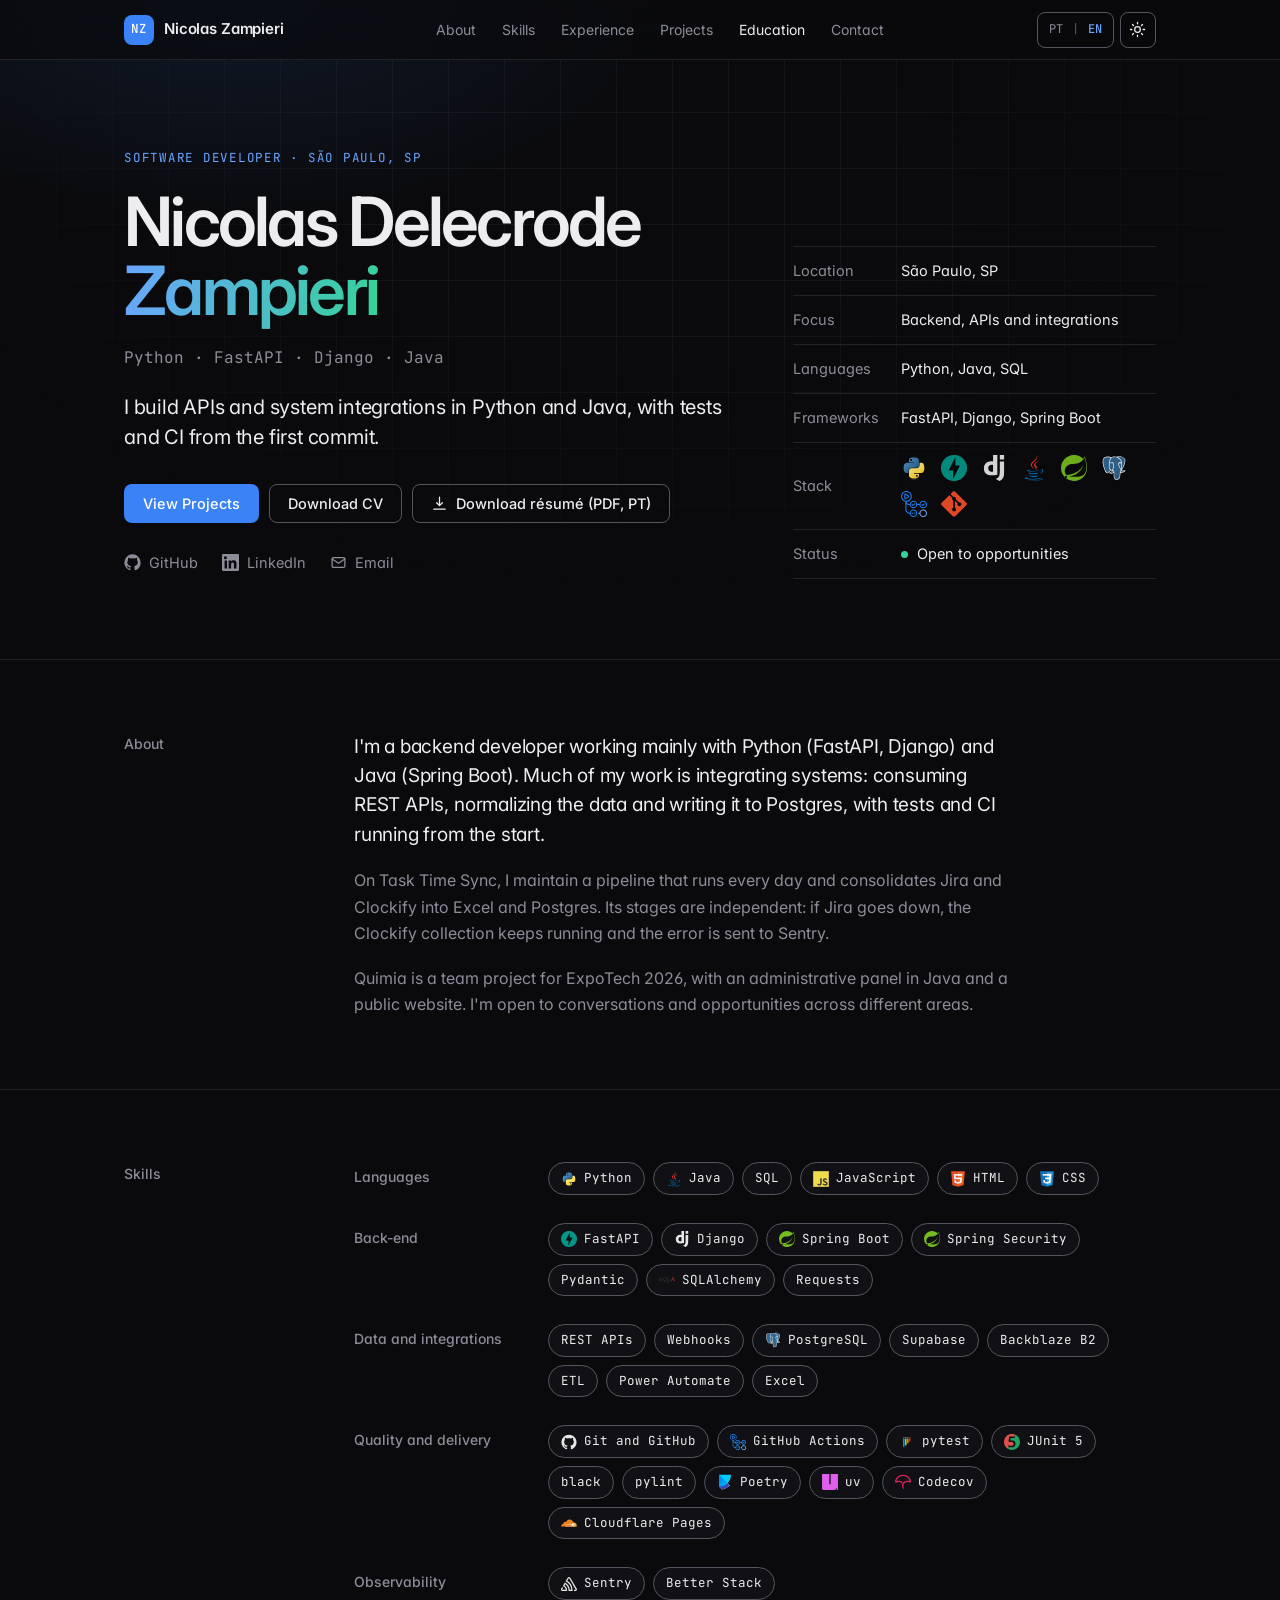
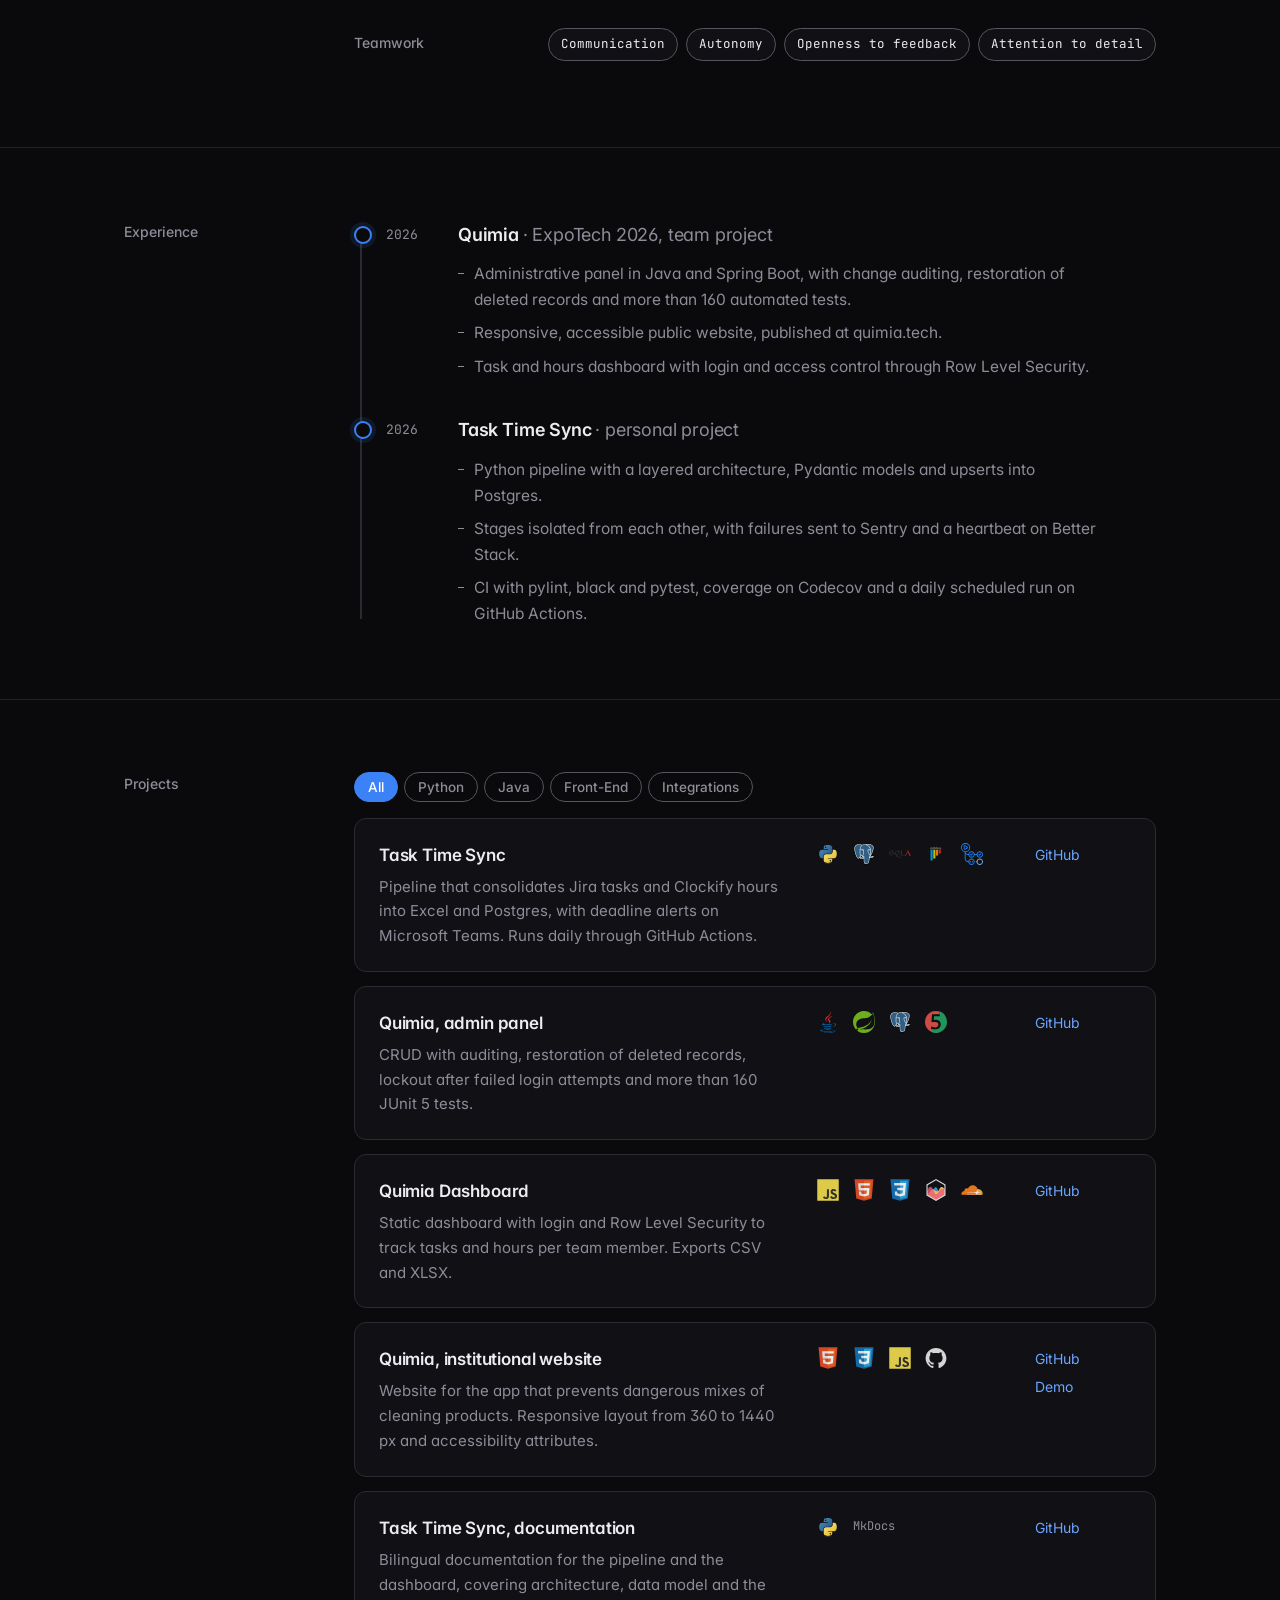
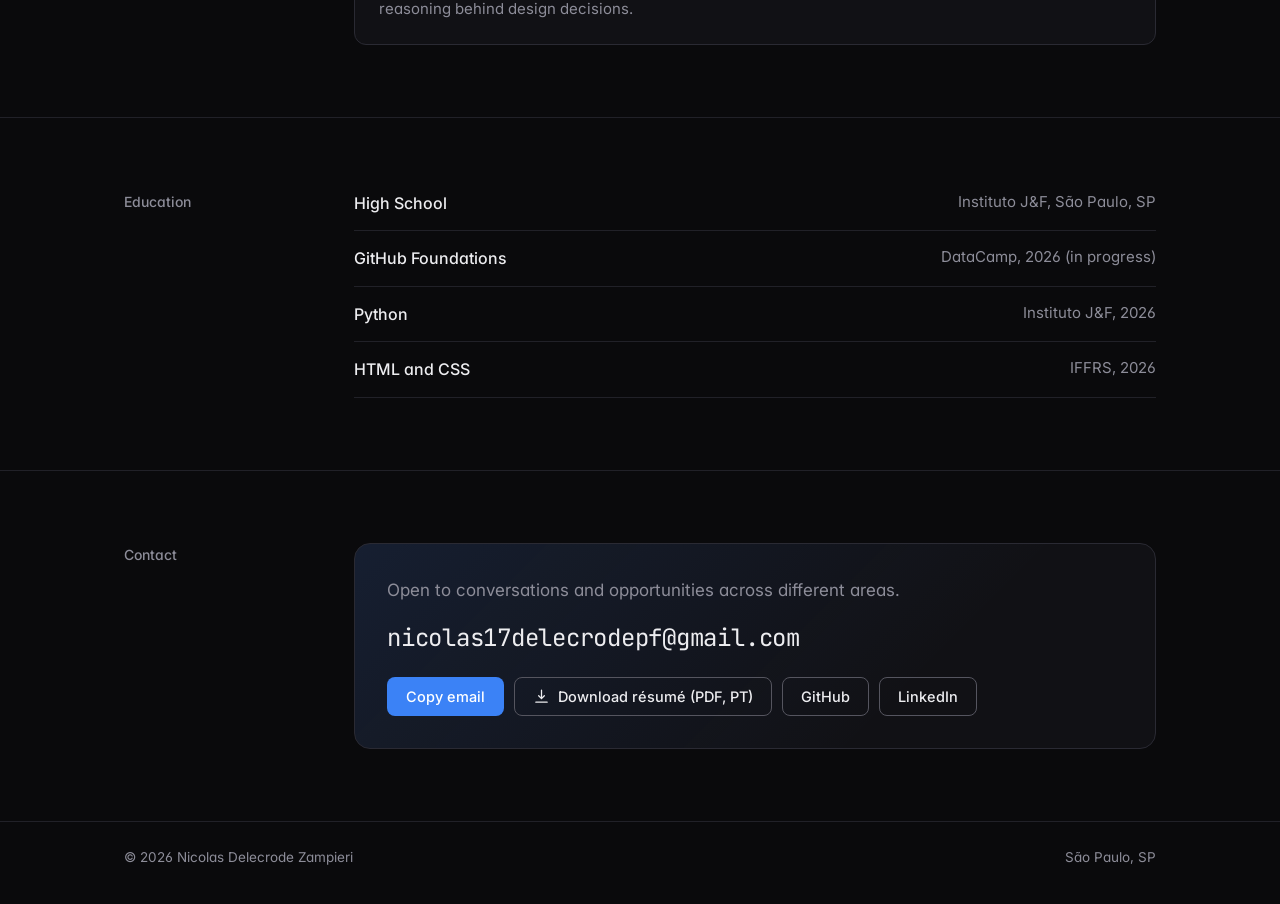
==== commit 788d3cf9: "Adiciona botão para baixar o currículo em PDF" ====
--- a/index.html
+++ b/index.html
@@ -67,6 +67,7 @@
           <div class="hero-actions">
             <a class="btn primary" href="#projetos" data-i18n="hero.projects">Ver Projetos</a>
             <button class="btn ghost" id="baixar-cv" type="button" data-i18n="hero.cv">Baixar CV</button>
+            <a class="btn ghost btn-icon" href="assets/curriculo-nicolas-zampieri.pdf" download aria-label="Baixar o currículo de Nicolas Zampieri em PDF, em português" data-i18n-attr="aria-label:aria.pdf"><svg viewBox="0 0 24 24" width="17" height="17" fill="none" stroke="currentColor" stroke-width="1.8" stroke-linecap="round" stroke-linejoin="round" aria-hidden="true"><path d="M12 3v12m0 0-4-4m4 4 4-4M4 20h16"/></svg><span data-i18n="hero.pdf">Baixar currículo (PDF)</span></a>
           </div>
 
           <ul class="socials" aria-label="Links" data-i18n-attr="aria-label:aria.links">
@@ -333,6 +334,7 @@
           <p class="email mono">nicolas17delecrodepf@gmail.com</p>
           <div class="contact-actions">
             <button class="btn primary" id="copiar-email" type="button" data-email="nicolas17delecrodepf@gmail.com" data-i18n="contact.copy">Copiar E-mail</button>
+            <a class="btn ghost btn-icon" href="assets/curriculo-nicolas-zampieri.pdf" download aria-label="Baixar o currículo de Nicolas Zampieri em PDF, em português" data-i18n-attr="aria-label:aria.pdf"><svg viewBox="0 0 24 24" width="17" height="17" fill="none" stroke="currentColor" stroke-width="1.8" stroke-linecap="round" stroke-linejoin="round" aria-hidden="true"><path d="M12 3v12m0 0-4-4m4 4 4-4M4 20h16"/></svg><span data-i18n="hero.pdf">Baixar currículo (PDF)</span></a>
             <a class="btn ghost" href="https://github.com/ndelecrodev" rel="noopener">GitHub</a>
             <a class="btn ghost" href="https://www.linkedin.com/in/seu-usuario" rel="noopener">LinkedIn</a>
           </div>
--- a/style.css
+++ b/style.css
@@ -102,6 +102,7 @@
 .btn.primary:hover { filter: brightness(1.12); }
 .btn.ghost { background: transparent; color: var(--text); border-color: var(--border-strong); }
 .btn.ghost:hover { border-color: var(--muted); }
+.btn-icon { gap: 8px; }
 
 .hero { position: relative; overflow: hidden; padding: calc(var(--nav-h) + 88px) 0 80px; }
 .hero::before {
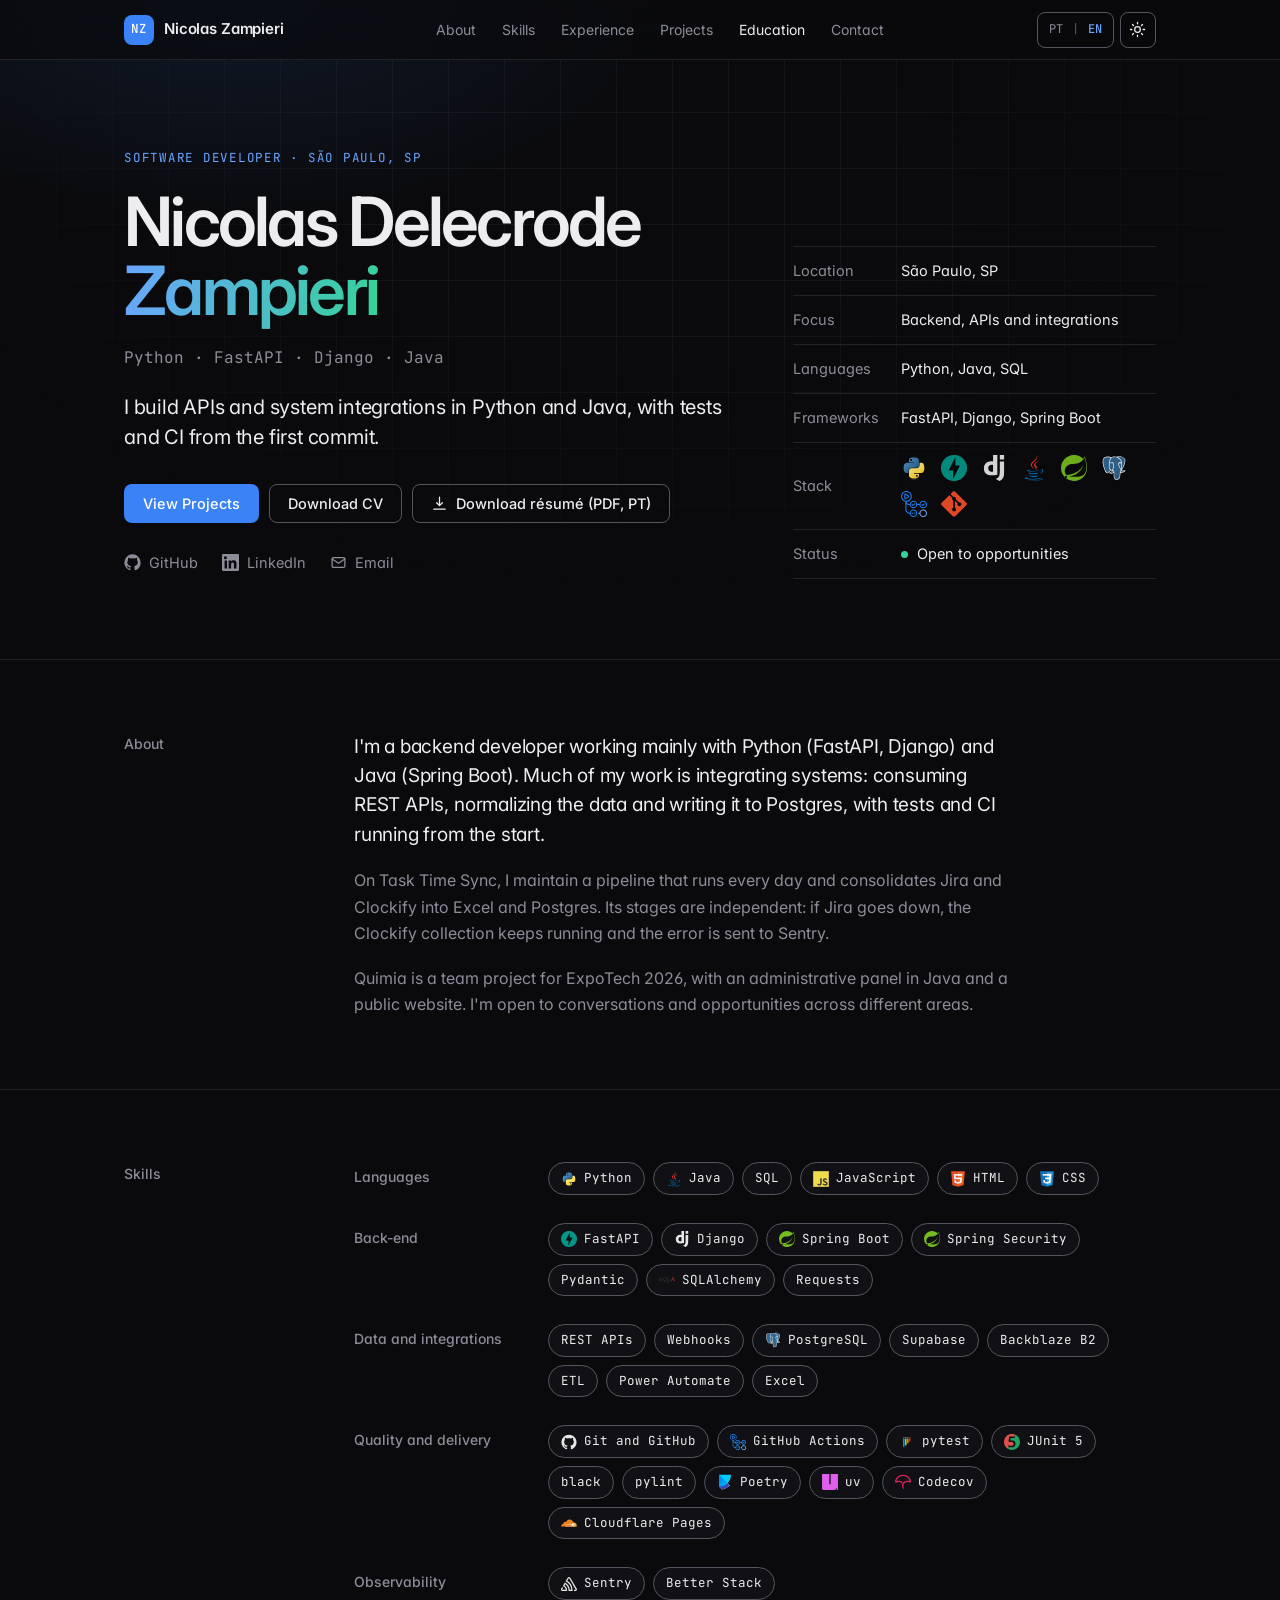
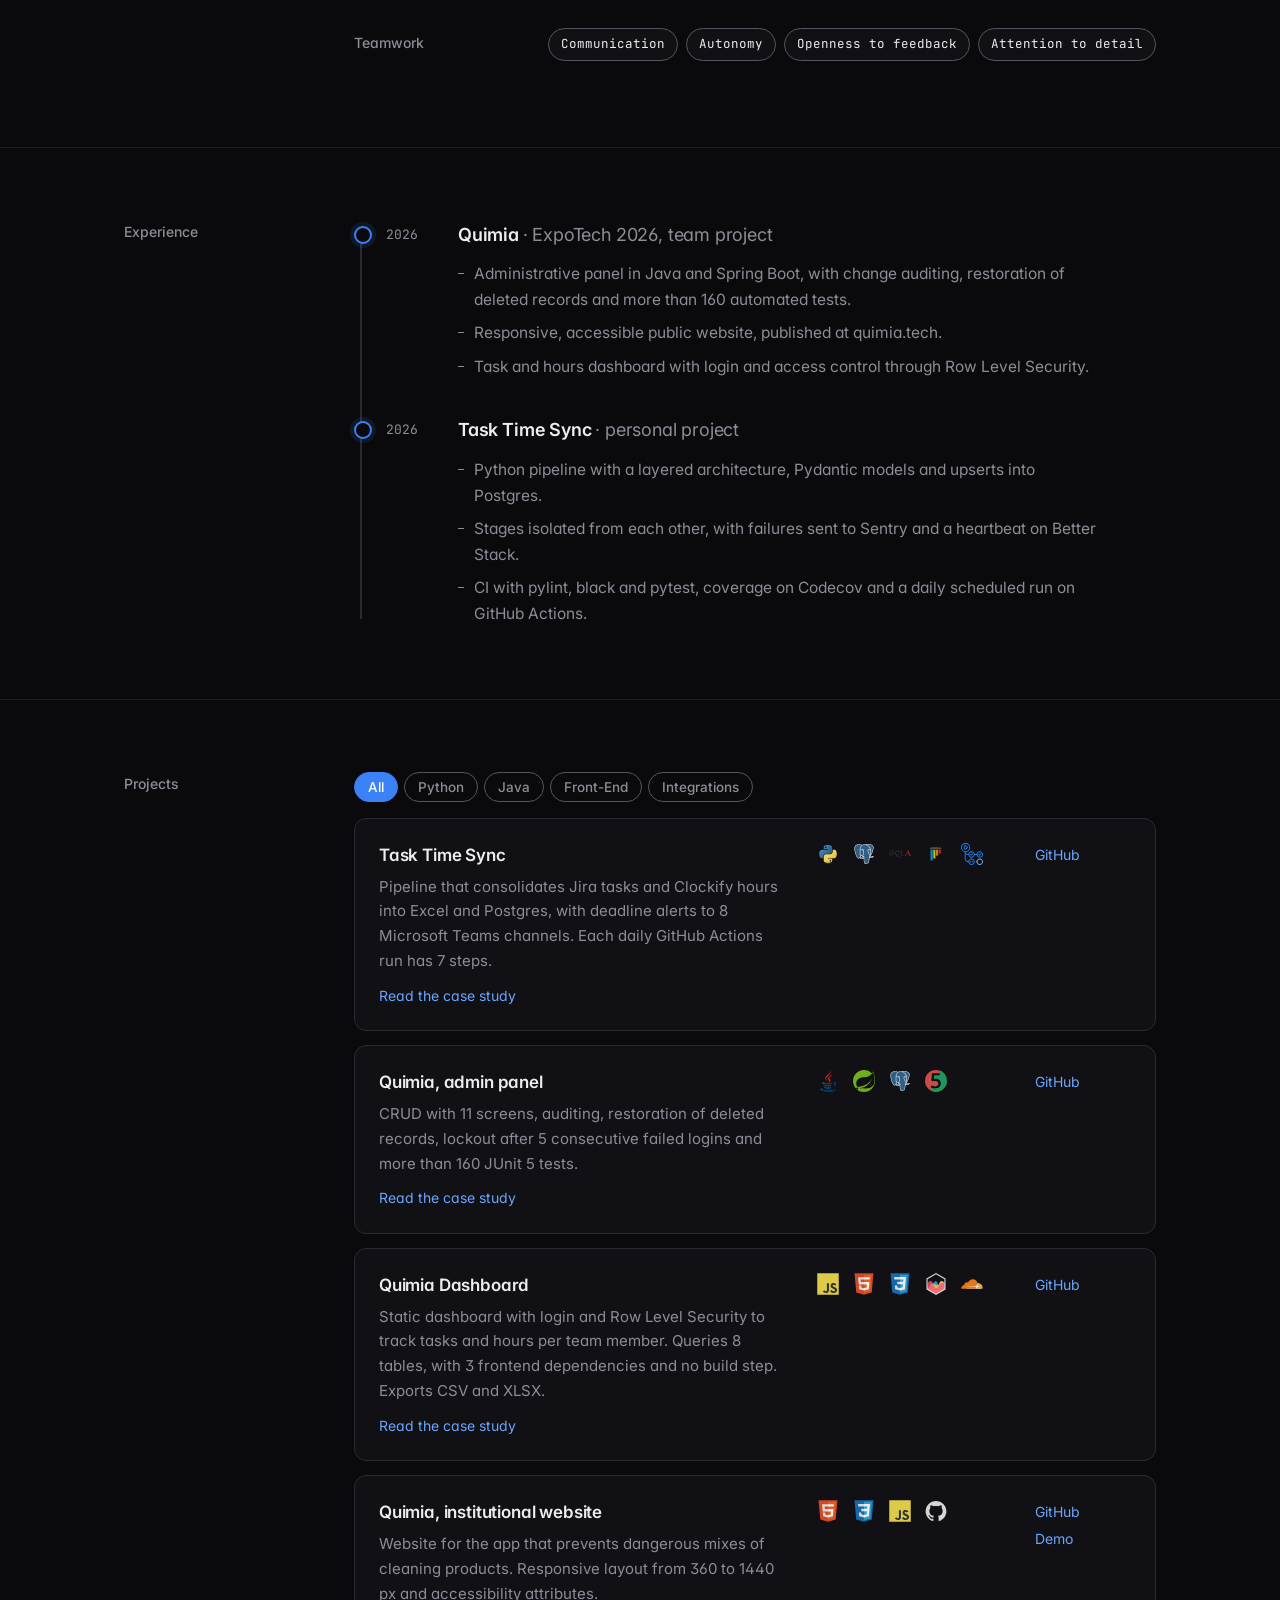
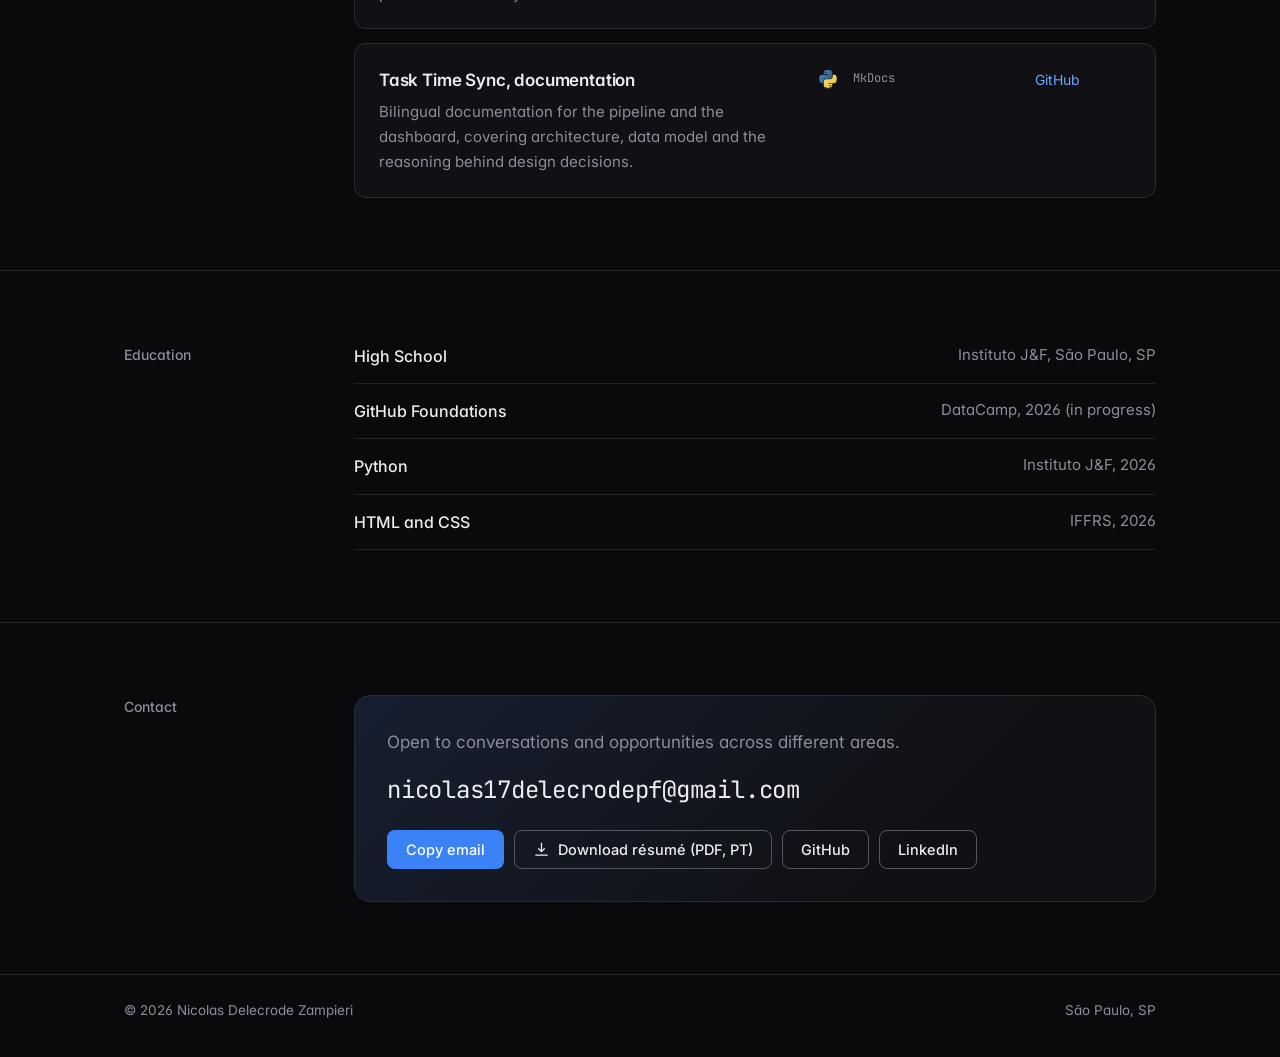
==== commit 50f20ae4: "Adiciona estudos de caso dos três projetos" ====
--- a/index.html
+++ b/index.html
@@ -240,7 +240,8 @@
             <article class="proj" data-cat="python integracoes">
               <div class="proj-main">
                 <h3><a href="https://github.com/ndelecrodev/task-time-sync" rel="noopener">Task Time Sync</a></h3>
-                <p data-i18n="p1.desc">Pipeline que consolida tarefas do Jira e horas do Clockify em Excel e Postgres, com alertas de prazo no Microsoft Teams. Execução diária por GitHub Actions.</p>
+                <p data-i18n="p1.desc">Pipeline que consolida tarefas do Jira e horas do Clockify em Excel e Postgres, com alertas de prazo em 8 canais do Microsoft Teams. Cada execução diária, por GitHub Actions, tem 7 etapas.</p>
+                <a class="case-link" href="casos/task-time-sync.html" aria-label="Ler estudo de caso: Task Time Sync" data-i18n="proj.case" data-i18n-attr="aria-label:aria.case.tts">Ler estudo de caso</a>
               </div>
               <ul class="icon-row" aria-label="Tecnologias" data-i18n-attr="aria-label:aria.tech">
                 <li><img src="assets/icons/python.svg" alt="Python" title="Python" width="22" height="22"></li>
@@ -255,7 +256,8 @@
             <article class="proj" data-cat="java">
               <div class="proj-main">
                 <h3><a href="https://github.com/Quimia-br/quimia-web-crud" rel="noopener" data-i18n="p2.title">Quimia, painel administrativo</a></h3>
-                <p data-i18n="p2.desc">CRUD com auditoria, restauração de exclusões, bloqueio após tentativas de login erradas e mais de 160 testes com JUnit 5.</p>
+                <p data-i18n="p2.desc">CRUD com 11 telas, auditoria, restauração de exclusões, bloqueio após 5 falhas seguidas de login e mais de 160 testes com JUnit 5.</p>
+                <a class="case-link" href="casos/quimia-admin.html" aria-label="Ler estudo de caso: Quimia, painel administrativo" data-i18n="proj.case" data-i18n-attr="aria-label:aria.case.adm">Ler estudo de caso</a>
               </div>
               <ul class="icon-row" aria-label="Tecnologias" data-i18n-attr="aria-label:aria.tech">
                 <li><img src="assets/icons/java.svg" alt="Java" title="Java" width="22" height="22"></li>
@@ -269,7 +271,8 @@
             <article class="proj" data-cat="frontend integracoes">
               <div class="proj-main">
                 <h3><a href="https://github.com/ndelecrodev/quimia-dashboard" rel="noopener">Quimia Dashboard</a></h3>
-                <p data-i18n="p3.desc">Dashboard estático com login e Row Level Security para acompanhar tarefas e horas por colaborador. Exporta CSV e XLSX.</p>
+                <p data-i18n="p3.desc">Dashboard estático com login e Row Level Security para acompanhar tarefas e horas por colaborador. Consulta 8 tabelas, tem 3 dependências de frontend e nenhuma etapa de build. Exporta CSV e XLSX.</p>
+                <a class="case-link" href="casos/quimia-dashboard.html" aria-label="Ler estudo de caso: Quimia Dashboard" data-i18n="proj.case" data-i18n-attr="aria-label:aria.case.dash">Ler estudo de caso</a>
               </div>
               <ul class="icon-row" aria-label="Tecnologias" data-i18n-attr="aria-label:aria.tech">
                 <li><img src="assets/icons/javascript.svg" alt="JavaScript" title="JavaScript" width="22" height="22"></li>
--- a/style.css
+++ b/style.css
@@ -200,6 +200,27 @@
 .toast { position: fixed; left: 50%; bottom: 28px; z-index: 80; transform: translate(-50%, 20px); opacity: 0; pointer-events: none; background: var(--text); color: var(--bg); padding: 10px 18px; border-radius: 8px; font-size: 14px; font-weight: 500; transition: opacity 0.2s, transform 0.2s; }
 .toast.show { opacity: 1; transform: translate(-50%, 0); }
 
+.case-link { display: inline-block; margin-top: 10px; font-size: 14px; color: var(--accent); text-decoration: none; }
+.case-link:hover { text-decoration: underline; text-underline-offset: 3px; }
+
+.case { padding: calc(var(--nav-h) + 48px) 0 72px; }
+.case-wrap { max-width: 820px; }
+.case-back { display: inline-flex; align-items: center; gap: 8px; margin-bottom: 32px; color: var(--muted); text-decoration: none; font-size: 14.5px; transition: color 0.15s; }
+.case-back:hover { color: var(--text); }
+.case-head .eyebrow { margin-bottom: 14px; }
+.case h1 { font-size: clamp(28px, 5vw, 44px); font-weight: 600; letter-spacing: -0.03em; line-height: 1.12; }
+.case-head .lead { margin-top: 18px; max-width: 60ch; color: var(--muted); }
+.case-block { margin-top: 44px; padding-top: 28px; border-top: 1px solid var(--border); }
+.case-block h2 { margin-bottom: 14px; font-size: 14px; font-weight: 500; color: var(--muted); }
+.case-block p { max-width: 68ch; color: var(--text); font-size: 16.5px; }
+.case-list { display: grid; gap: 12px; max-width: 68ch; }
+.case-list li { position: relative; padding-left: 16px; color: var(--muted); font-size: 16px; }
+.case-list li::before { content: ""; position: absolute; left: 0; top: 0.85em; width: 6px; height: 1px; background: var(--muted); }
+.case-list strong { color: var(--text); font-weight: 600; }
+.case-steps { display: grid; gap: 8px; max-width: 68ch; padding-left: 24px; list-style: decimal; color: var(--muted); font-size: 16px; }
+.case code { font-family: var(--font-mono); font-size: 0.86em; padding: 1px 6px; border-radius: 5px; border: 1px solid var(--border-card); background: var(--surface); color: var(--text); overflow-wrap: anywhere; }
+.case-links { display: flex; flex-wrap: wrap; gap: 10px; }
+
 @media (min-width: 1500px) {
   .container { max-width: 1160px; }
 }
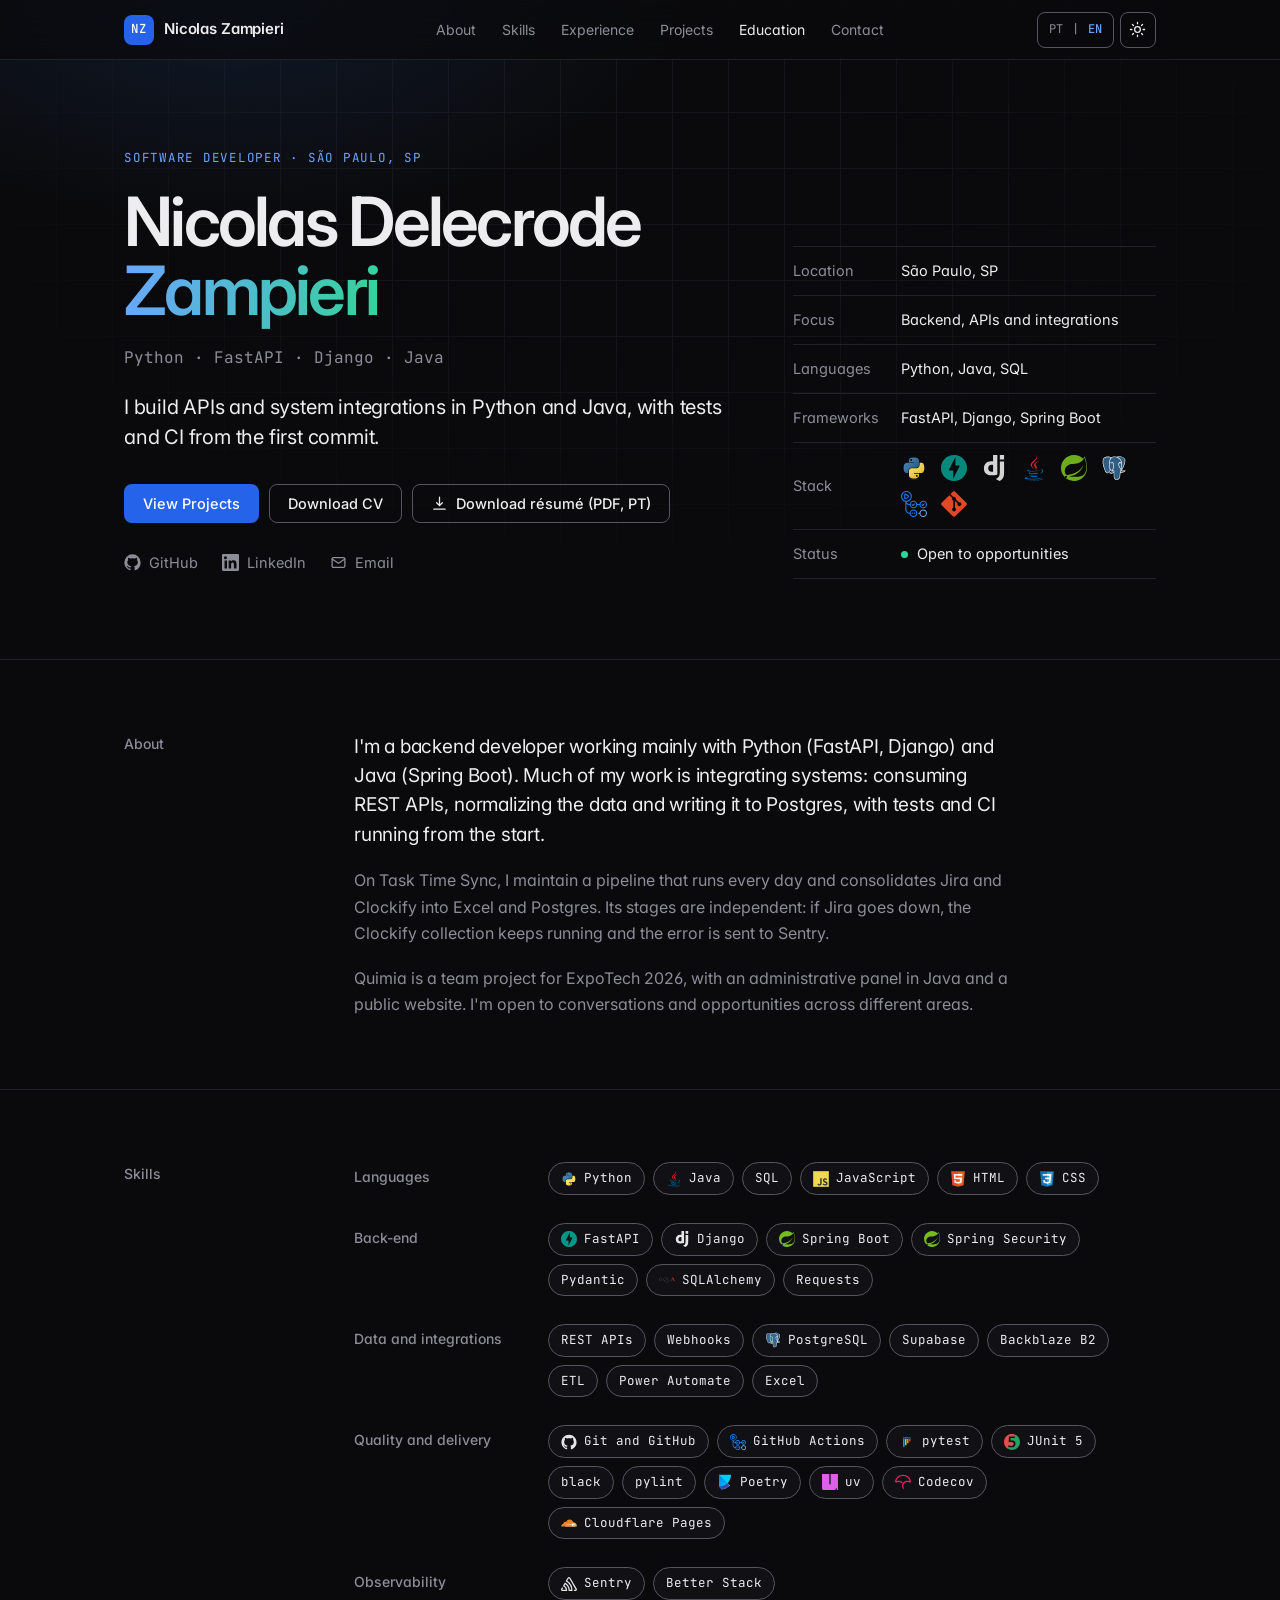
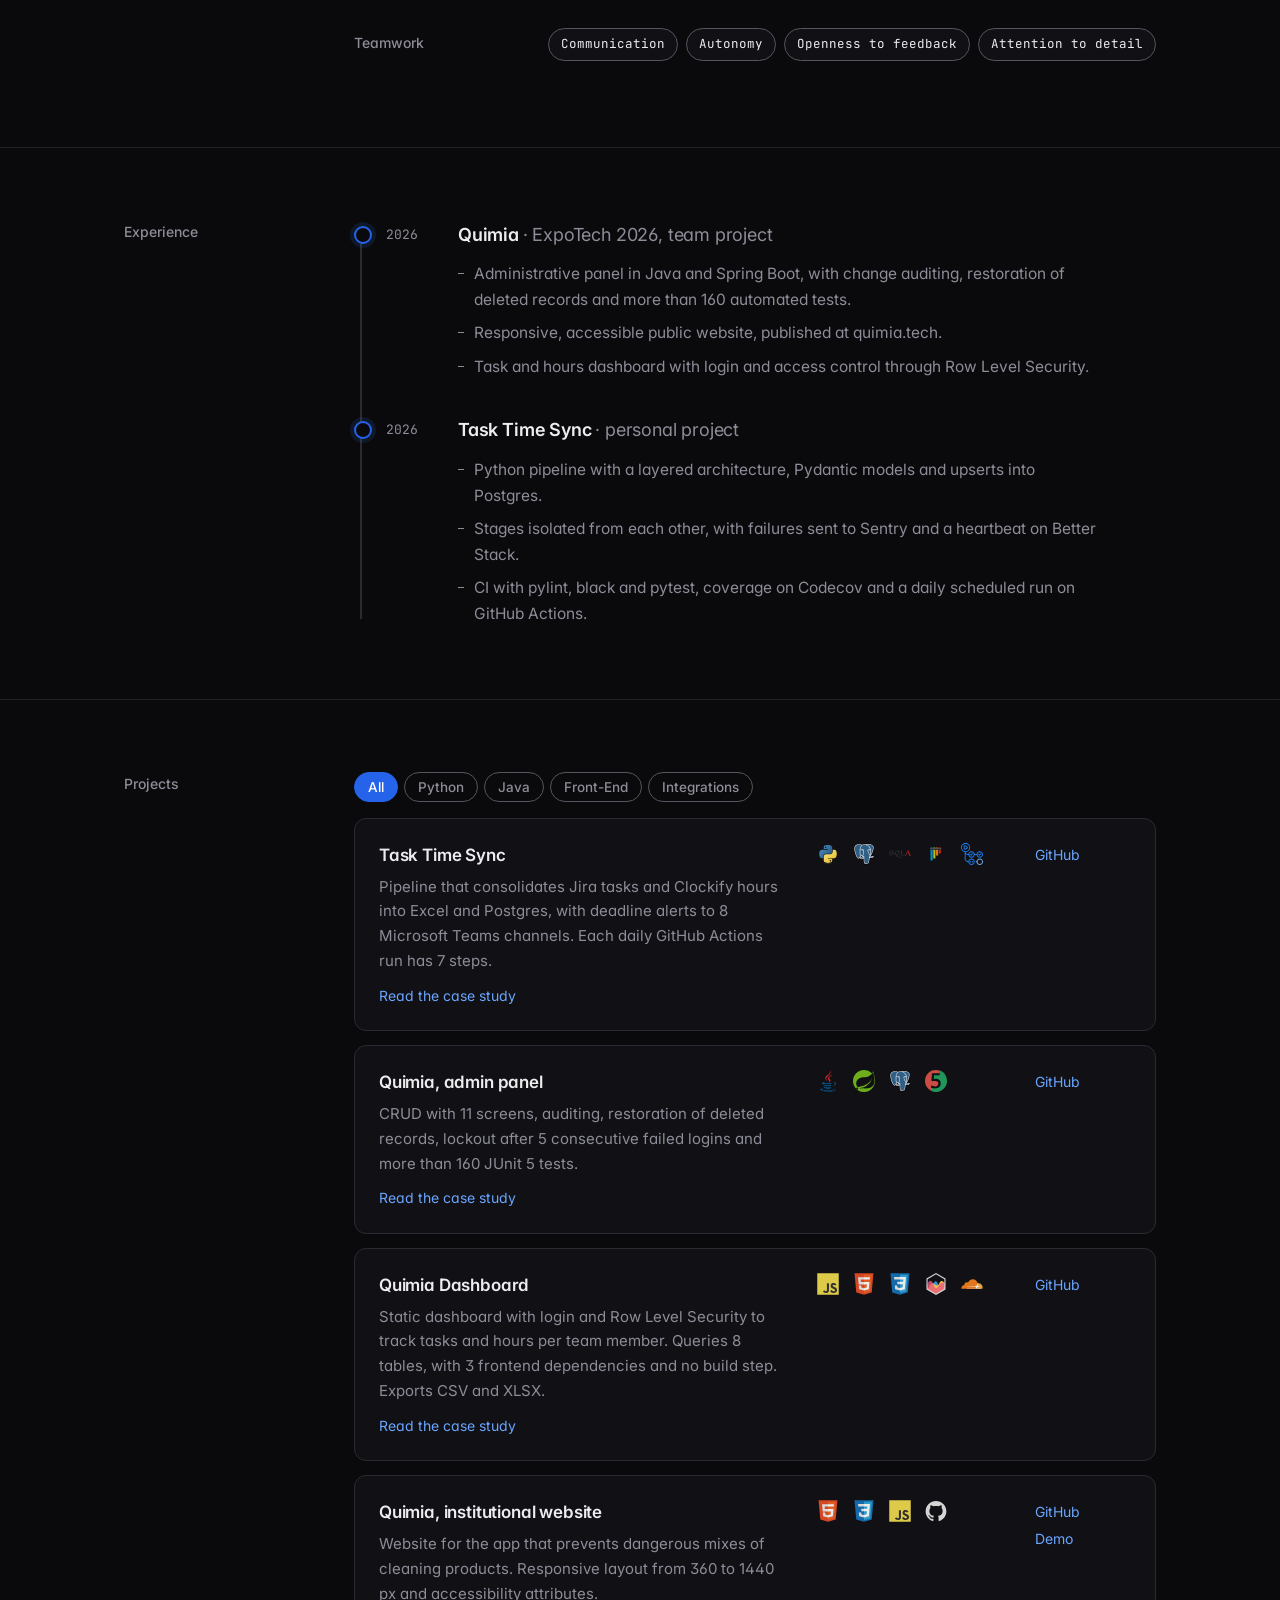
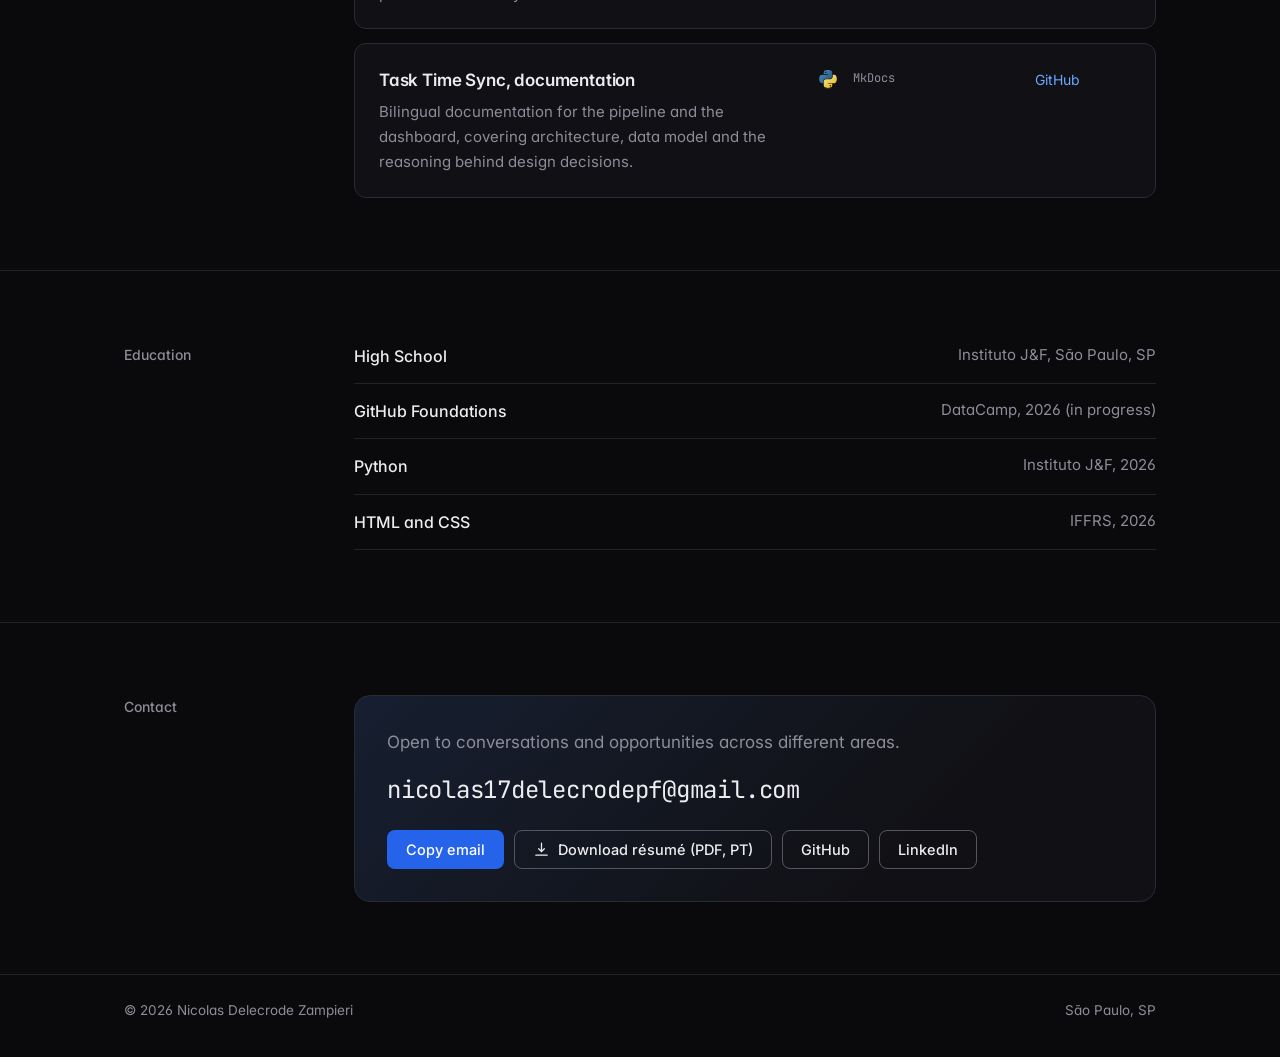
==== commit 1c894d2b: "Melhora acessibilidade: contraste, carregamento lazy das imagens" ====
--- a/index.html
+++ b/index.html
@@ -5,6 +5,44 @@
   <meta name="viewport" content="width=device-width, initial-scale=1">
   <title>Nicolas Zampieri</title>
   <meta name="description" content="Nicolas Delecrode Zampieri, desenvolvedor backend. Python, FastAPI, Django, Java e Spring Boot. APIs e integrações entre sistemas.">
+  <link rel="canonical" href="https://ndelecrodev.github.io/curriculum_website/">
+  <meta name="theme-color" content="#0a0a0c" media="(prefers-color-scheme: dark)">
+  <meta name="theme-color" content="#fcfcfd" media="(prefers-color-scheme: light)">
+
+  <meta property="og:title" content="Nicolas Zampieri">
+  <meta property="og:description" content="Nicolas Delecrode Zampieri, desenvolvedor backend. Python, FastAPI, Django, Java e Spring Boot. APIs e integrações entre sistemas.">
+  <meta property="og:type" content="website">
+  <meta property="og:url" content="https://ndelecrodev.github.io/curriculum_website/">
+  <meta property="og:image" content="https://ndelecrodev.github.io/curriculum_website/assets/og-image.png">
+  <meta property="og:image:width" content="1200">
+  <meta property="og:image:height" content="630">
+  <meta property="og:image:alt" content="Nicolas Delecrode Zampieri, desenvolvedor de software">
+  <meta property="og:locale" content="pt_BR">
+  <meta property="og:locale:alternate" content="en_US">
+  <meta property="og:site_name" content="Nicolas Zampieri">
+  <meta name="twitter:card" content="summary_large_image">
+  <meta name="twitter:title" content="Nicolas Zampieri">
+  <meta name="twitter:description" content="Nicolas Delecrode Zampieri, desenvolvedor backend. Python, FastAPI, Django, Java e Spring Boot. APIs e integrações entre sistemas.">
+  <meta name="twitter:image" content="https://ndelecrodev.github.io/curriculum_website/assets/og-image.png">
+
+  <script type="application/ld+json">
+{
+  "@context": "https://schema.org",
+  "@type": "Person",
+  "name": "Nicolas Delecrode Zampieri",
+  "jobTitle": "Desenvolvedor de software",
+  "url": "https://ndelecrodev.github.io/curriculum_website/",
+  "sameAs": [
+    "https://github.com/ndelecrodev"
+  ],
+  "address": {
+    "@type": "PostalAddress",
+    "addressLocality": "São Paulo",
+    "addressRegion": "SP",
+    "addressCountry": "BR"
+  }
+}
+  </script>
 
   <script>
     try {
@@ -126,23 +164,23 @@
           <div class="skill-row">
             <h3 data-i18n="skills.langs">Linguagens</h3>
             <ul class="skill-list">
-              <li><img src="assets/icons/python.svg" alt="" width="18" height="18">Python</li>
-              <li><img src="assets/icons/java.svg" alt="" width="18" height="18">Java</li>
+              <li><img loading="lazy" src="assets/icons/python.svg" alt="" width="18" height="18">Python</li>
+              <li><img loading="lazy" src="assets/icons/java.svg" alt="" width="18" height="18">Java</li>
               <li>SQL</li>
-              <li><img src="assets/icons/javascript.svg" alt="" width="18" height="18">JavaScript</li>
-              <li><img src="assets/icons/html5.svg" alt="" width="18" height="18">HTML</li>
-              <li><img src="assets/icons/css3.svg" alt="" width="18" height="18">CSS</li>
+              <li><img loading="lazy" src="assets/icons/javascript.svg" alt="" width="18" height="18">JavaScript</li>
+              <li><img loading="lazy" src="assets/icons/html5.svg" alt="" width="18" height="18">HTML</li>
+              <li><img loading="lazy" src="assets/icons/css3.svg" alt="" width="18" height="18">CSS</li>
             </ul>
           </div>
           <div class="skill-row">
             <h3>Back-end</h3>
             <ul class="skill-list">
-              <li><img src="assets/icons/fastapi.svg" alt="" width="18" height="18">FastAPI</li>
-              <li><img class="inv" src="assets/icons/django.svg" alt="" width="18" height="18">Django</li>
-              <li><img src="assets/icons/spring.svg" alt="" width="18" height="18">Spring Boot</li>
-              <li><img src="assets/icons/spring.svg" alt="" width="18" height="18">Spring Security</li>
+              <li><img loading="lazy" src="assets/icons/fastapi.svg" alt="" width="18" height="18">FastAPI</li>
+              <li><img loading="lazy" class="inv" src="assets/icons/django.svg" alt="" width="18" height="18">Django</li>
+              <li><img loading="lazy" src="assets/icons/spring.svg" alt="" width="18" height="18">Spring Boot</li>
+              <li><img loading="lazy" src="assets/icons/spring.svg" alt="" width="18" height="18">Spring Security</li>
               <li>Pydantic</li>
-              <li><img src="assets/icons/sqlalchemy.svg" alt="" width="18" height="18">SQLAlchemy</li>
+              <li><img loading="lazy" src="assets/icons/sqlalchemy.svg" alt="" width="18" height="18">SQLAlchemy</li>
               <li>Requests</li>
             </ul>
           </div>
@@ -151,7 +189,7 @@
             <ul class="skill-list">
               <li data-i18n="skills.rest">APIs REST</li>
               <li>Webhooks</li>
-              <li><img src="assets/icons/postgresql.svg" alt="" width="18" height="18">PostgreSQL</li>
+              <li><img loading="lazy" src="assets/icons/postgresql.svg" alt="" width="18" height="18">PostgreSQL</li>
               <li>Supabase</li>
               <li>Backblaze B2</li>
               <li>ETL</li>
@@ -162,22 +200,22 @@
           <div class="skill-row">
             <h3 data-i18n="skills.quality">Qualidade e entrega</h3>
             <ul class="skill-list">
-              <li><img class="inv" src="assets/icons/github.svg" alt="" width="18" height="18"><span data-i18n="skills.git">Git e GitHub</span></li>
-              <li><img src="assets/icons/githubactions.svg" alt="" width="18" height="18">GitHub Actions</li>
-              <li><img src="assets/icons/pytest.svg" alt="" width="18" height="18">pytest</li>
-              <li><img src="assets/icons/junit.svg" alt="" width="18" height="18">JUnit 5</li>
+              <li><img loading="lazy" class="inv" src="assets/icons/github.svg" alt="" width="18" height="18"><span data-i18n="skills.git">Git e GitHub</span></li>
+              <li><img loading="lazy" src="assets/icons/githubactions.svg" alt="" width="18" height="18">GitHub Actions</li>
+              <li><img loading="lazy" src="assets/icons/pytest.svg" alt="" width="18" height="18">pytest</li>
+              <li><img loading="lazy" src="assets/icons/junit.svg" alt="" width="18" height="18">JUnit 5</li>
               <li>black</li>
               <li>pylint</li>
-              <li><img src="assets/icons/poetry.svg" alt="" width="18" height="18">Poetry</li>
-              <li><img src="assets/icons/uv.svg" alt="" width="18" height="18">uv</li>
-              <li><img src="assets/icons/codecov.svg" alt="" width="18" height="18">Codecov</li>
-              <li><img src="assets/icons/cloudflare.svg" alt="" width="18" height="18">Cloudflare Pages</li>
+              <li><img loading="lazy" src="assets/icons/poetry.svg" alt="" width="18" height="18">Poetry</li>
+              <li><img loading="lazy" src="assets/icons/uv.svg" alt="" width="18" height="18">uv</li>
+              <li><img loading="lazy" src="assets/icons/codecov.svg" alt="" width="18" height="18">Codecov</li>
+              <li><img loading="lazy" src="assets/icons/cloudflare.svg" alt="" width="18" height="18">Cloudflare Pages</li>
             </ul>
           </div>
           <div class="skill-row">
             <h3 data-i18n="skills.obs">Observabilidade</h3>
             <ul class="skill-list">
-              <li><img class="inv" src="assets/icons/sentry.svg" alt="" width="18" height="18">Sentry</li>
+              <li><img loading="lazy" class="inv" src="assets/icons/sentry.svg" alt="" width="18" height="18">Sentry</li>
               <li>Better Stack</li>
             </ul>
           </div>
@@ -244,11 +282,11 @@
                 <a class="case-link" href="casos/task-time-sync.html" aria-label="Ler estudo de caso: Task Time Sync" data-i18n="proj.case" data-i18n-attr="aria-label:aria.case.tts">Ler estudo de caso</a>
               </div>
               <ul class="icon-row" aria-label="Tecnologias" data-i18n-attr="aria-label:aria.tech">
-                <li><img src="assets/icons/python.svg" alt="Python" title="Python" width="22" height="22"></li>
-                <li><img src="assets/icons/postgresql.svg" alt="PostgreSQL" title="PostgreSQL" width="22" height="22"></li>
-                <li><img src="assets/icons/sqlalchemy.svg" alt="SQLAlchemy" title="SQLAlchemy" width="22" height="22"></li>
-                <li><img src="assets/icons/pytest.svg" alt="pytest" title="pytest" width="22" height="22"></li>
-                <li><img src="assets/icons/githubactions.svg" alt="GitHub Actions" title="GitHub Actions" width="22" height="22"></li>
+                <li><img loading="lazy" src="assets/icons/python.svg" alt="Python" title="Python" width="22" height="22"></li>
+                <li><img loading="lazy" src="assets/icons/postgresql.svg" alt="PostgreSQL" title="PostgreSQL" width="22" height="22"></li>
+                <li><img loading="lazy" src="assets/icons/sqlalchemy.svg" alt="SQLAlchemy" title="SQLAlchemy" width="22" height="22"></li>
+                <li><img loading="lazy" src="assets/icons/pytest.svg" alt="pytest" title="pytest" width="22" height="22"></li>
+                <li><img loading="lazy" src="assets/icons/githubactions.svg" alt="GitHub Actions" title="GitHub Actions" width="22" height="22"></li>
               </ul>
               <div class="proj-links"><a href="https://github.com/ndelecrodev/task-time-sync" rel="noopener">GitHub</a></div>
             </article>
@@ -260,10 +298,10 @@
                 <a class="case-link" href="casos/quimia-admin.html" aria-label="Ler estudo de caso: Quimia, painel administrativo" data-i18n="proj.case" data-i18n-attr="aria-label:aria.case.adm">Ler estudo de caso</a>
               </div>
               <ul class="icon-row" aria-label="Tecnologias" data-i18n-attr="aria-label:aria.tech">
-                <li><img src="assets/icons/java.svg" alt="Java" title="Java" width="22" height="22"></li>
-                <li><img src="assets/icons/spring.svg" alt="Spring Boot" title="Spring Boot" width="22" height="22"></li>
-                <li><img src="assets/icons/postgresql.svg" alt="PostgreSQL" title="PostgreSQL" width="22" height="22"></li>
-                <li><img src="assets/icons/junit.svg" alt="JUnit" title="JUnit" width="22" height="22"></li>
+                <li><img loading="lazy" src="assets/icons/java.svg" alt="Java" title="Java" width="22" height="22"></li>
+                <li><img loading="lazy" src="assets/icons/spring.svg" alt="Spring Boot" title="Spring Boot" width="22" height="22"></li>
+                <li><img loading="lazy" src="assets/icons/postgresql.svg" alt="PostgreSQL" title="PostgreSQL" width="22" height="22"></li>
+                <li><img loading="lazy" src="assets/icons/junit.svg" alt="JUnit" title="JUnit" width="22" height="22"></li>
               </ul>
               <div class="proj-links"><a href="https://github.com/Quimia-br/quimia-web-crud" rel="noopener">GitHub</a></div>
             </article>
@@ -275,11 +313,11 @@
                 <a class="case-link" href="casos/quimia-dashboard.html" aria-label="Ler estudo de caso: Quimia Dashboard" data-i18n="proj.case" data-i18n-attr="aria-label:aria.case.dash">Ler estudo de caso</a>
               </div>
               <ul class="icon-row" aria-label="Tecnologias" data-i18n-attr="aria-label:aria.tech">
-                <li><img src="assets/icons/javascript.svg" alt="JavaScript" title="JavaScript" width="22" height="22"></li>
-                <li><img src="assets/icons/html5.svg" alt="HTML" title="HTML" width="22" height="22"></li>
-                <li><img src="assets/icons/css3.svg" alt="CSS" title="CSS" width="22" height="22"></li>
-                <li><img src="assets/icons/chartjs.svg" alt="Chart.js" title="Chart.js" width="22" height="22"></li>
-                <li><img src="assets/icons/cloudflare.svg" alt="Cloudflare Pages" title="Cloudflare Pages" width="22" height="22"></li>
+                <li><img loading="lazy" src="assets/icons/javascript.svg" alt="JavaScript" title="JavaScript" width="22" height="22"></li>
+                <li><img loading="lazy" src="assets/icons/html5.svg" alt="HTML" title="HTML" width="22" height="22"></li>
+                <li><img loading="lazy" src="assets/icons/css3.svg" alt="CSS" title="CSS" width="22" height="22"></li>
+                <li><img loading="lazy" src="assets/icons/chartjs.svg" alt="Chart.js" title="Chart.js" width="22" height="22"></li>
+                <li><img loading="lazy" src="assets/icons/cloudflare.svg" alt="Cloudflare Pages" title="Cloudflare Pages" width="22" height="22"></li>
               </ul>
               <div class="proj-links"><a href="https://github.com/ndelecrodev/quimia-dashboard" rel="noopener">GitHub</a></div>
             </article>
@@ -290,10 +328,10 @@
                 <p data-i18n="p4.desc">Site do app que evita misturas perigosas de produtos de limpeza. Layout responsivo de 360 a 1440 px e atributos de acessibilidade.</p>
               </div>
               <ul class="icon-row" aria-label="Tecnologias" data-i18n-attr="aria-label:aria.tech">
-                <li><img src="assets/icons/html5.svg" alt="HTML" title="HTML" width="22" height="22"></li>
-                <li><img src="assets/icons/css3.svg" alt="CSS" title="CSS" width="22" height="22"></li>
-                <li><img src="assets/icons/javascript.svg" alt="JavaScript" title="JavaScript" width="22" height="22"></li>
-                <li><img class="inv" src="assets/icons/github.svg" alt="GitHub Pages" title="GitHub Pages" width="22" height="22"></li>
+                <li><img loading="lazy" src="assets/icons/html5.svg" alt="HTML" title="HTML" width="22" height="22"></li>
+                <li><img loading="lazy" src="assets/icons/css3.svg" alt="CSS" title="CSS" width="22" height="22"></li>
+                <li><img loading="lazy" src="assets/icons/javascript.svg" alt="JavaScript" title="JavaScript" width="22" height="22"></li>
+                <li><img loading="lazy" class="inv" src="assets/icons/github.svg" alt="GitHub Pages" title="GitHub Pages" width="22" height="22"></li>
               </ul>
               <div class="proj-links">
                 <a href="https://github.com/Quimia-br/quimia-landingpage" rel="noopener">GitHub</a>
@@ -307,7 +345,7 @@
                 <p data-i18n="p5.desc">Documentação bilíngue do pipeline e do dashboard, com arquitetura, modelo de dados e o motivo das decisões de design.</p>
               </div>
               <ul class="icon-row" aria-label="Tecnologias" data-i18n-attr="aria-label:aria.tech">
-                <li><img src="assets/icons/python.svg" alt="Python" title="Python" width="22" height="22"></li>
+                <li><img loading="lazy" src="assets/icons/python.svg" alt="Python" title="Python" width="22" height="22"></li>
                 <li class="txt">MkDocs</li>
               </ul>
               <div class="proj-links"><a href="https://github.com/ndelecrodev/task-time-sync-docs" rel="noopener">GitHub</a></div>
--- a/style.css
+++ b/style.css
@@ -8,7 +8,7 @@
   --text: #ededf0;
   --muted: #8d8d99;
   --accent: #6aa5ff;
-  --accent-solid: #3b82f6;
+  --accent-solid: #2563eb;
   --glass: rgba(10, 10, 12, 0.72);
   --ok: #34d399;
   --accent-soft: rgba(59, 130, 246, 0.12);
@@ -82,7 +82,7 @@
 .lang-btn { border: 0; background: transparent; color: var(--muted); font: inherit; padding: 6px 7px; border-radius: 5px; cursor: pointer; transition: color 0.15s; }
 .lang-btn:hover { color: var(--text); }
 .lang-btn.is-active { color: var(--accent); font-weight: 500; }
-.lang-sep { color: var(--border-strong); }
+.lang-sep { color: var(--muted); }
 .i-moon { display: none; }
 html[data-mode="light"] .i-sun { display: none; }
 html[data-mode="light"] .i-moon { display: block; }
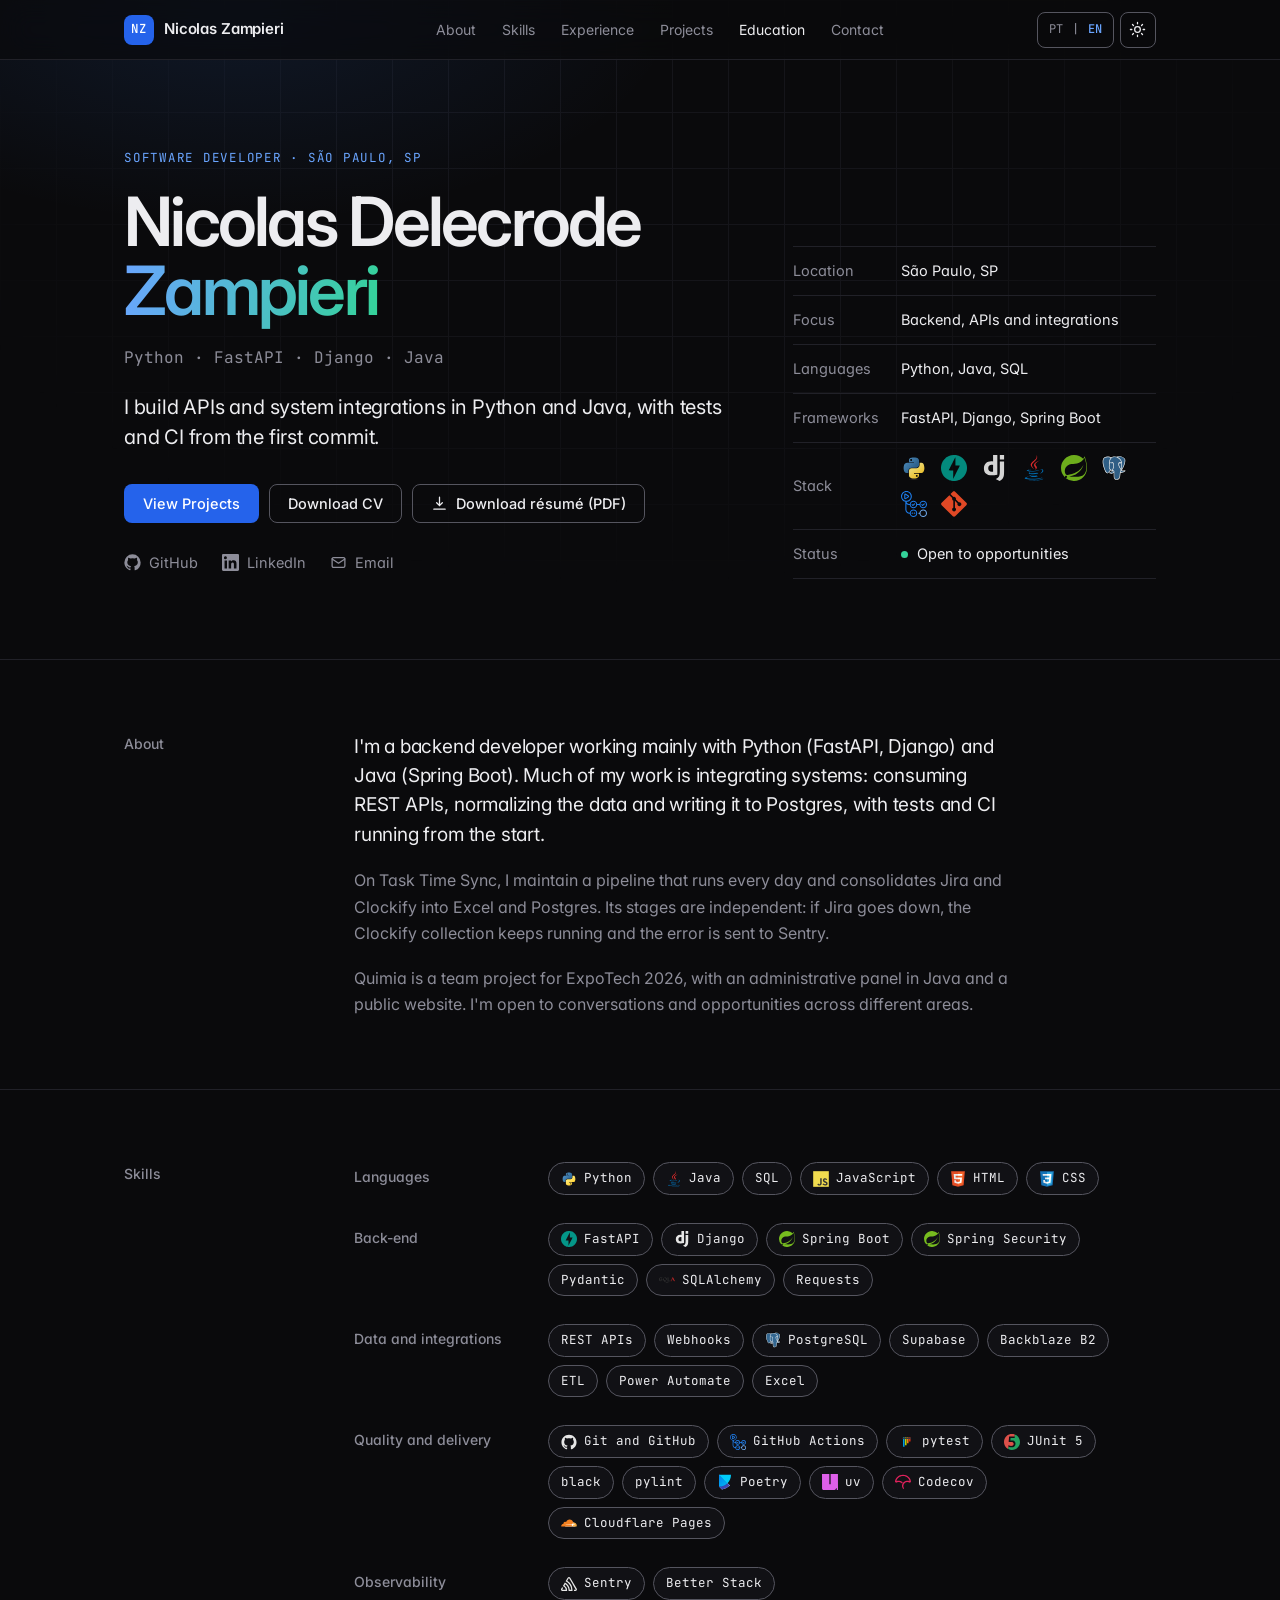
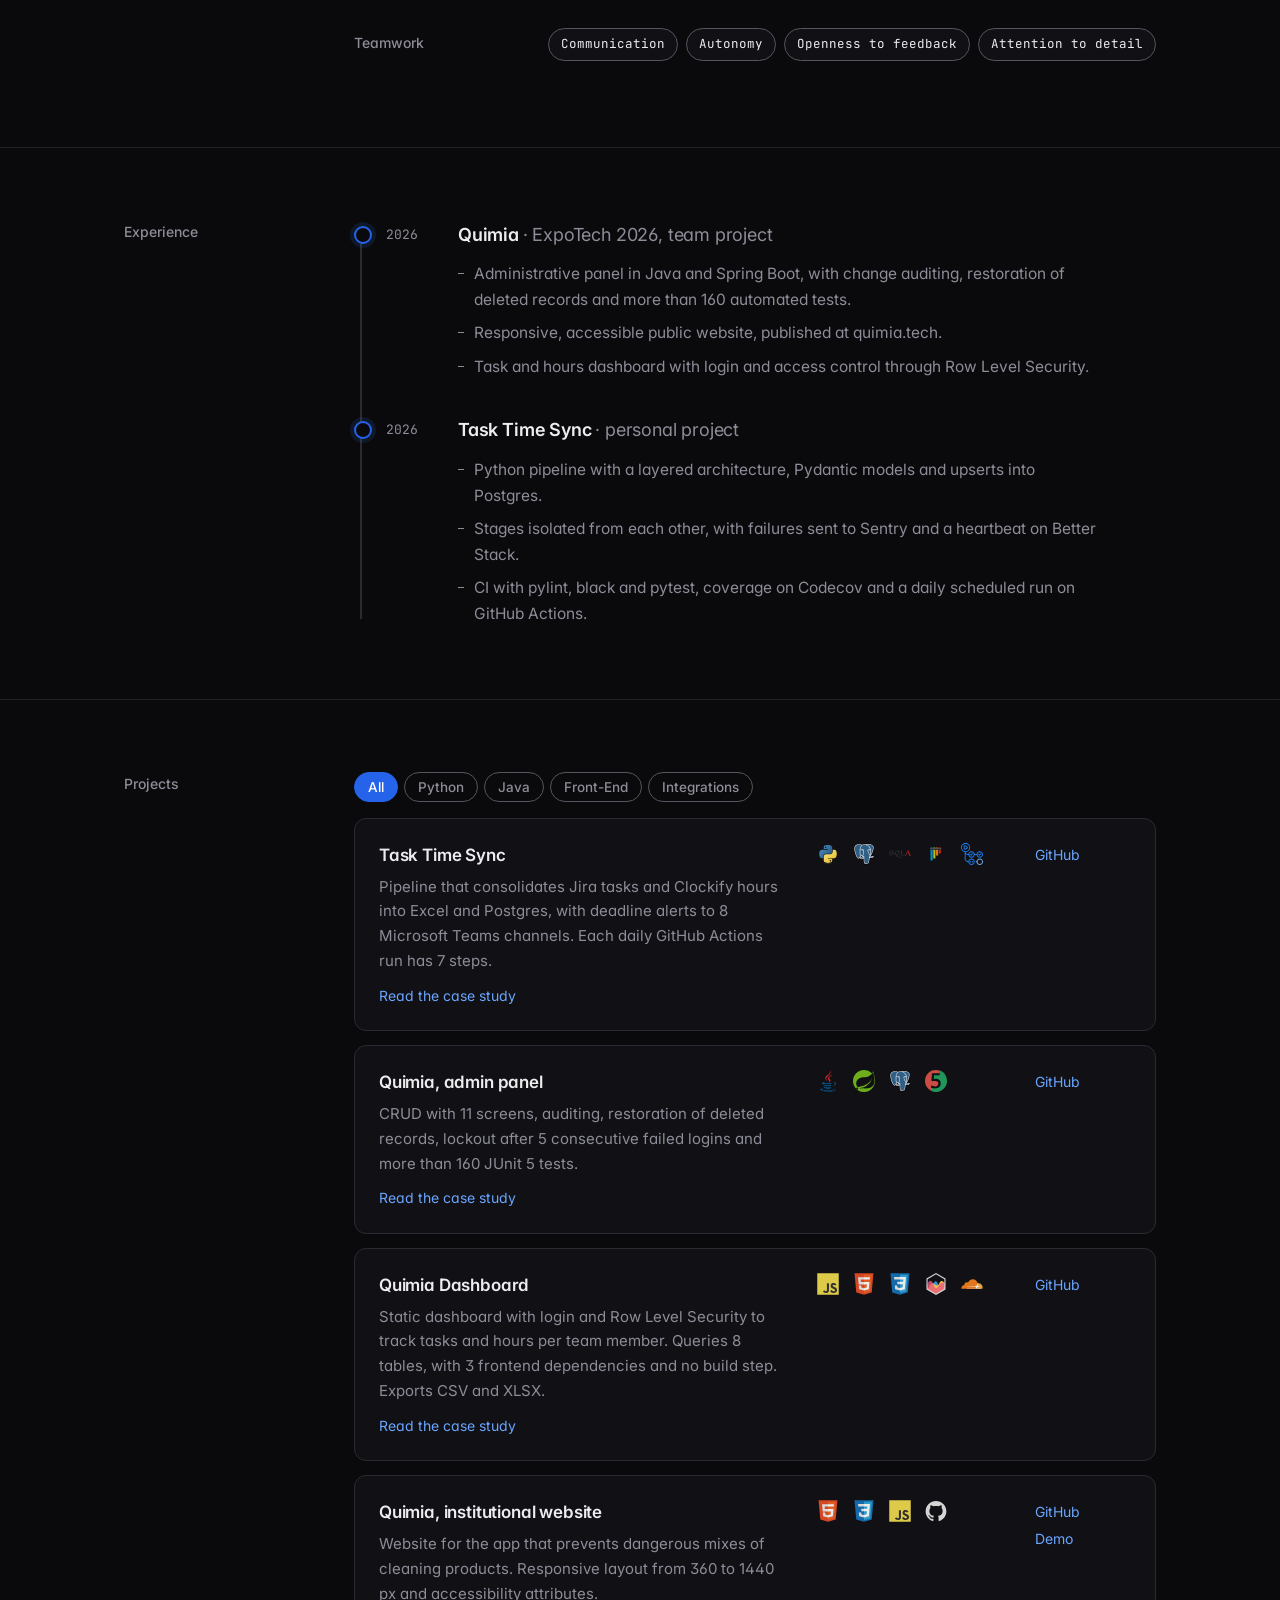
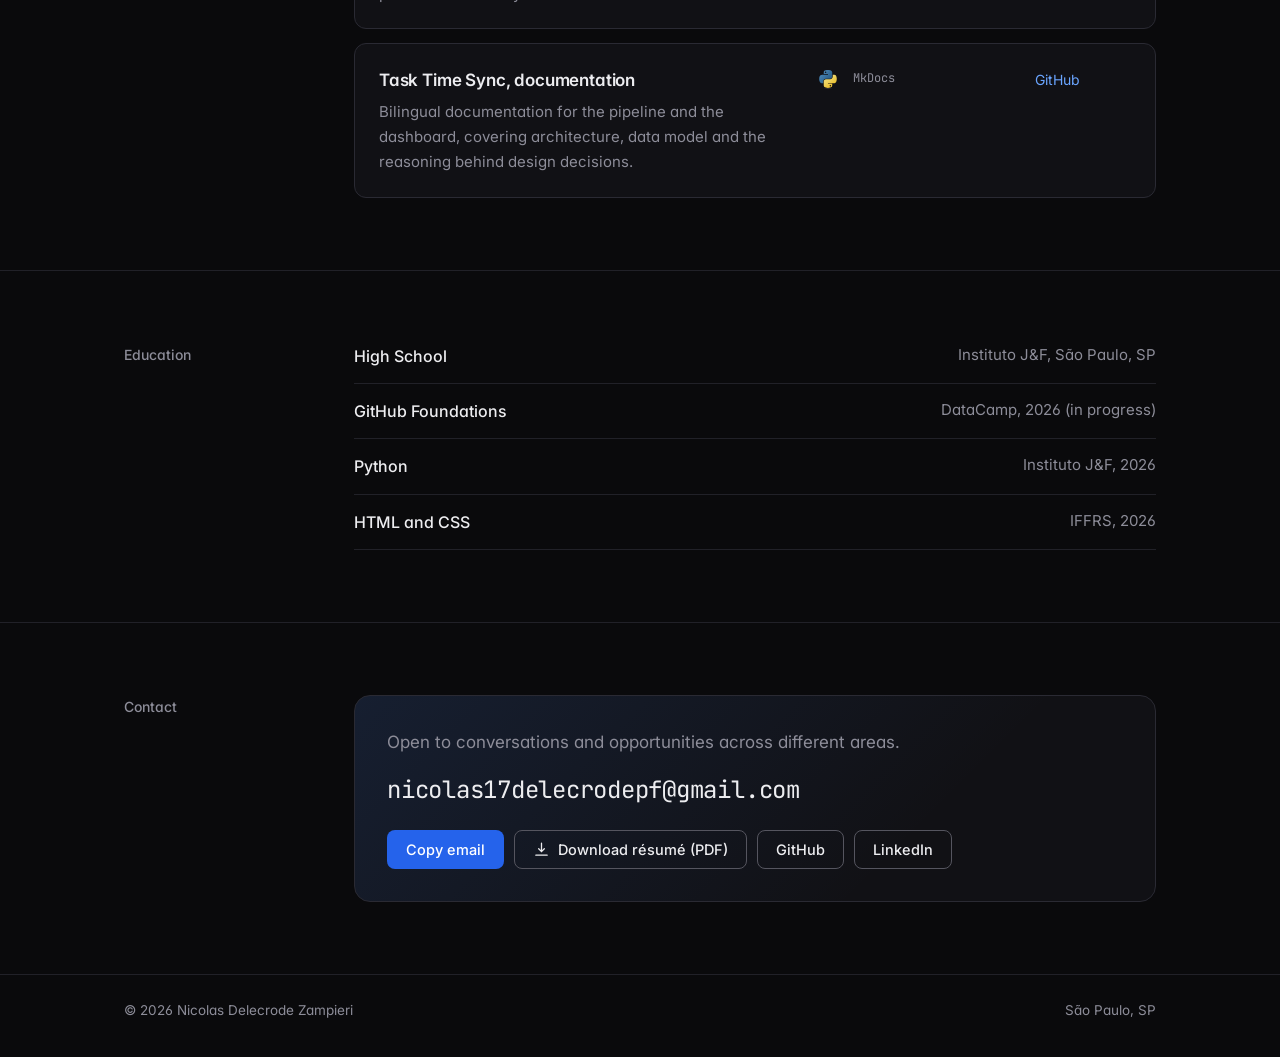
==== commit 9c73a98a: "Adiciona currículo em inglês e botão que troca com o idioma" ====
--- a/index.html
+++ b/index.html
@@ -105,7 +105,7 @@
           <div class="hero-actions">
             <a class="btn primary" href="#projetos" data-i18n="hero.projects">Ver Projetos</a>
             <button class="btn ghost" id="baixar-cv" type="button" data-i18n="hero.cv">Baixar CV</button>
-            <a class="btn ghost btn-icon" href="assets/curriculo-nicolas-zampieri.pdf" download aria-label="Baixar o currículo de Nicolas Zampieri em PDF, em português" data-i18n-attr="aria-label:aria.pdf"><svg viewBox="0 0 24 24" width="17" height="17" fill="none" stroke="currentColor" stroke-width="1.8" stroke-linecap="round" stroke-linejoin="round" aria-hidden="true"><path d="M12 3v12m0 0-4-4m4 4 4-4M4 20h16"/></svg><span data-i18n="hero.pdf">Baixar currículo (PDF)</span></a>
+            <a class="btn ghost btn-icon" href="assets/curriculo-nicolas-zampieri.pdf" download aria-label="Baixar o currículo de Nicolas Zampieri em PDF, em português" data-i18n-attr="aria-label:aria.pdf,href:pdf.href"><svg viewBox="0 0 24 24" width="17" height="17" fill="none" stroke="currentColor" stroke-width="1.8" stroke-linecap="round" stroke-linejoin="round" aria-hidden="true"><path d="M12 3v12m0 0-4-4m4 4 4-4M4 20h16"/></svg><span data-i18n="hero.pdf">Baixar currículo (PDF)</span></a>
           </div>
 
           <ul class="socials" aria-label="Links" data-i18n-attr="aria-label:aria.links">
@@ -375,7 +375,7 @@
           <p class="email mono">nicolas17delecrodepf@gmail.com</p>
           <div class="contact-actions">
             <button class="btn primary" id="copiar-email" type="button" data-email="nicolas17delecrodepf@gmail.com" data-i18n="contact.copy">Copiar E-mail</button>
-            <a class="btn ghost btn-icon" href="assets/curriculo-nicolas-zampieri.pdf" download aria-label="Baixar o currículo de Nicolas Zampieri em PDF, em português" data-i18n-attr="aria-label:aria.pdf"><svg viewBox="0 0 24 24" width="17" height="17" fill="none" stroke="currentColor" stroke-width="1.8" stroke-linecap="round" stroke-linejoin="round" aria-hidden="true"><path d="M12 3v12m0 0-4-4m4 4 4-4M4 20h16"/></svg><span data-i18n="hero.pdf">Baixar currículo (PDF)</span></a>
+            <a class="btn ghost btn-icon" href="assets/curriculo-nicolas-zampieri.pdf" download aria-label="Baixar o currículo de Nicolas Zampieri em PDF, em português" data-i18n-attr="aria-label:aria.pdf,href:pdf.href"><svg viewBox="0 0 24 24" width="17" height="17" fill="none" stroke="currentColor" stroke-width="1.8" stroke-linecap="round" stroke-linejoin="round" aria-hidden="true"><path d="M12 3v12m0 0-4-4m4 4 4-4M4 20h16"/></svg><span data-i18n="hero.pdf">Baixar currículo (PDF)</span></a>
             <a class="btn ghost" href="https://github.com/ndelecrodev" rel="noopener">GitHub</a>
             <a class="btn ghost" href="https://www.linkedin.com/in/seu-usuario" rel="noopener">LinkedIn</a>
           </div>
